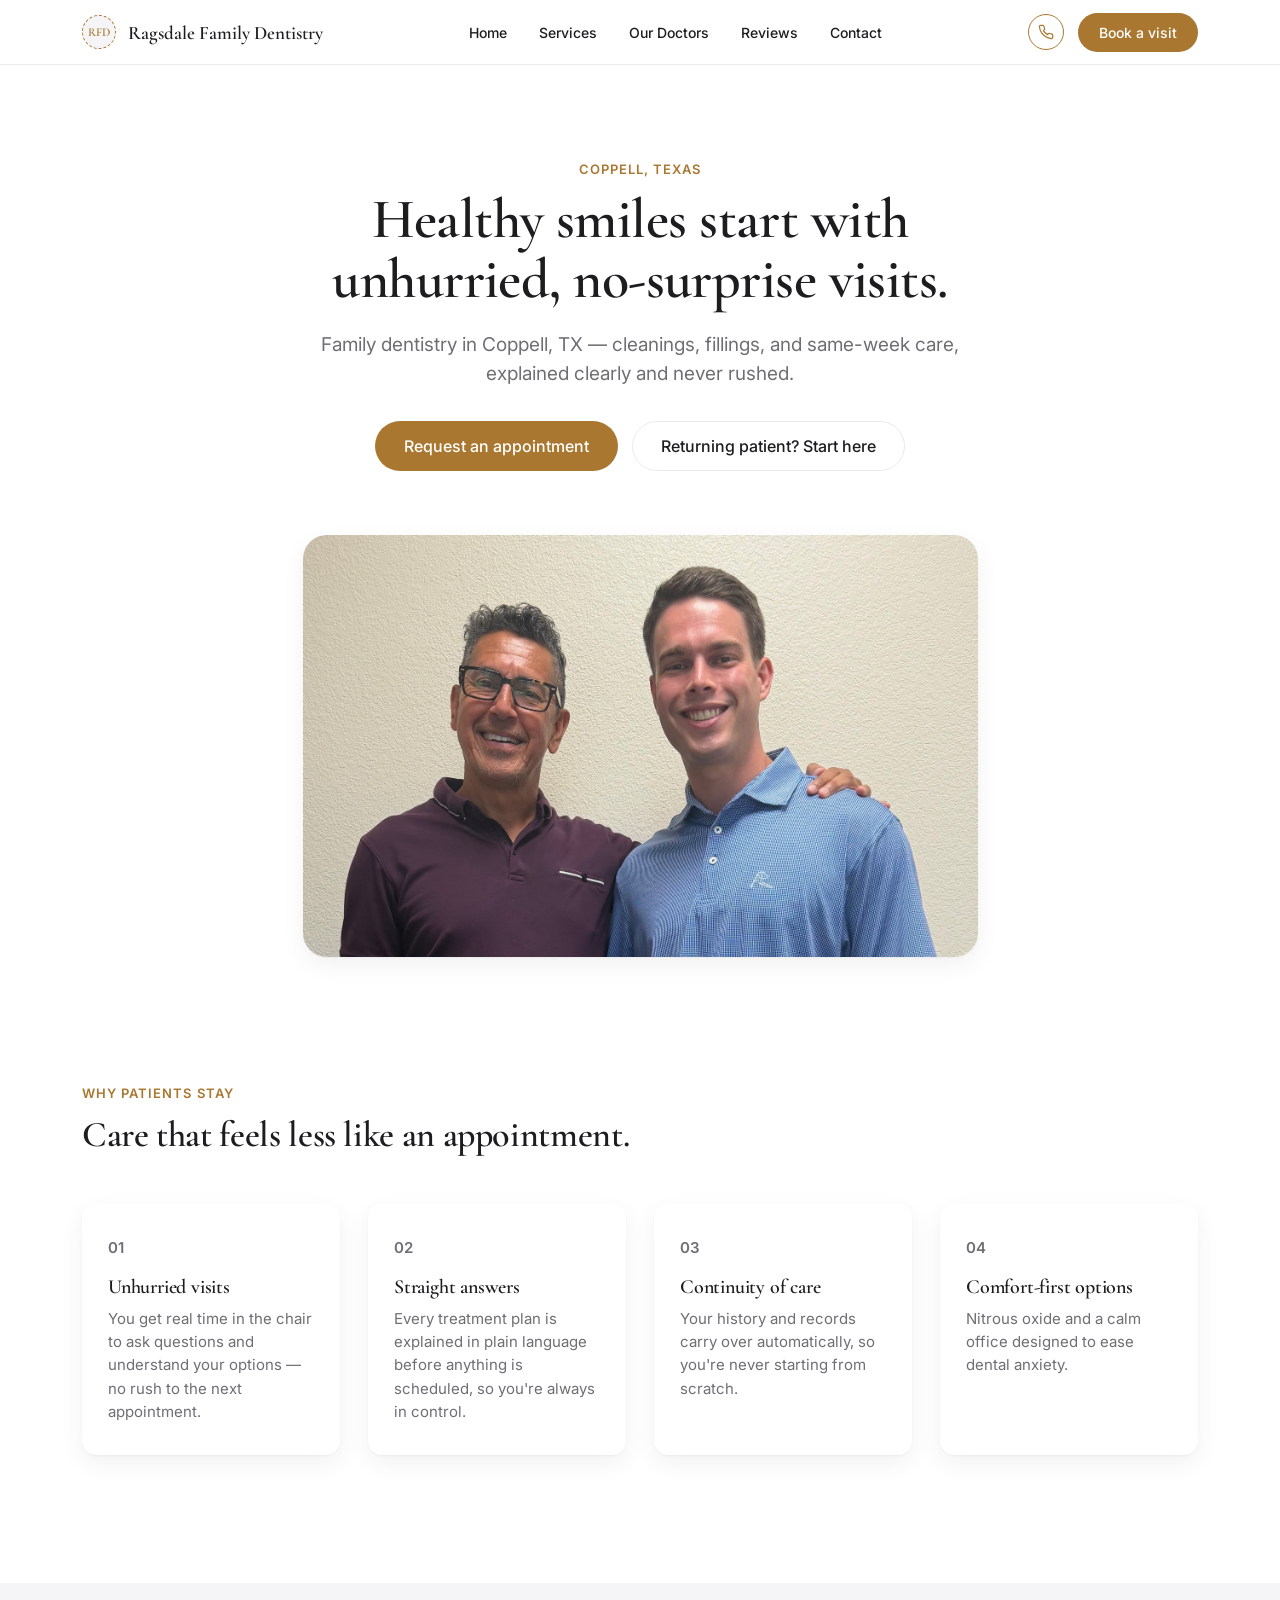
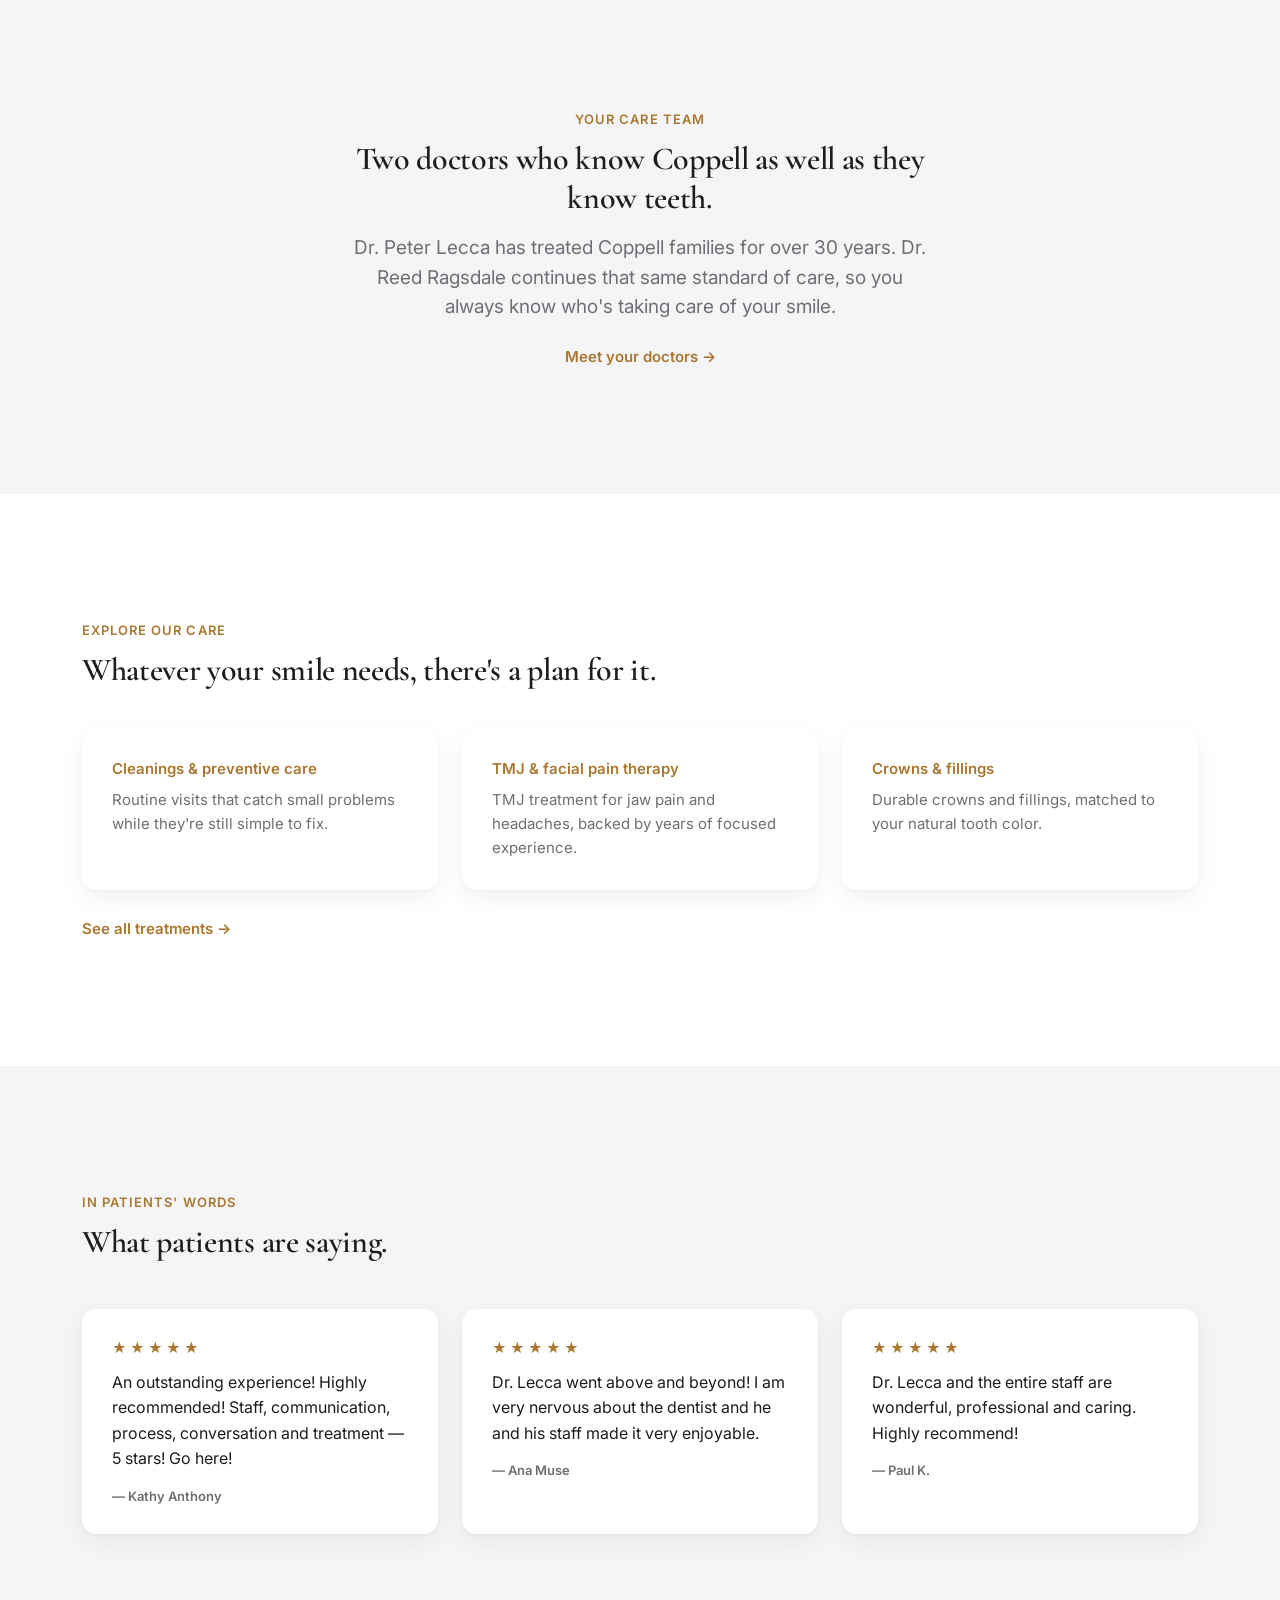
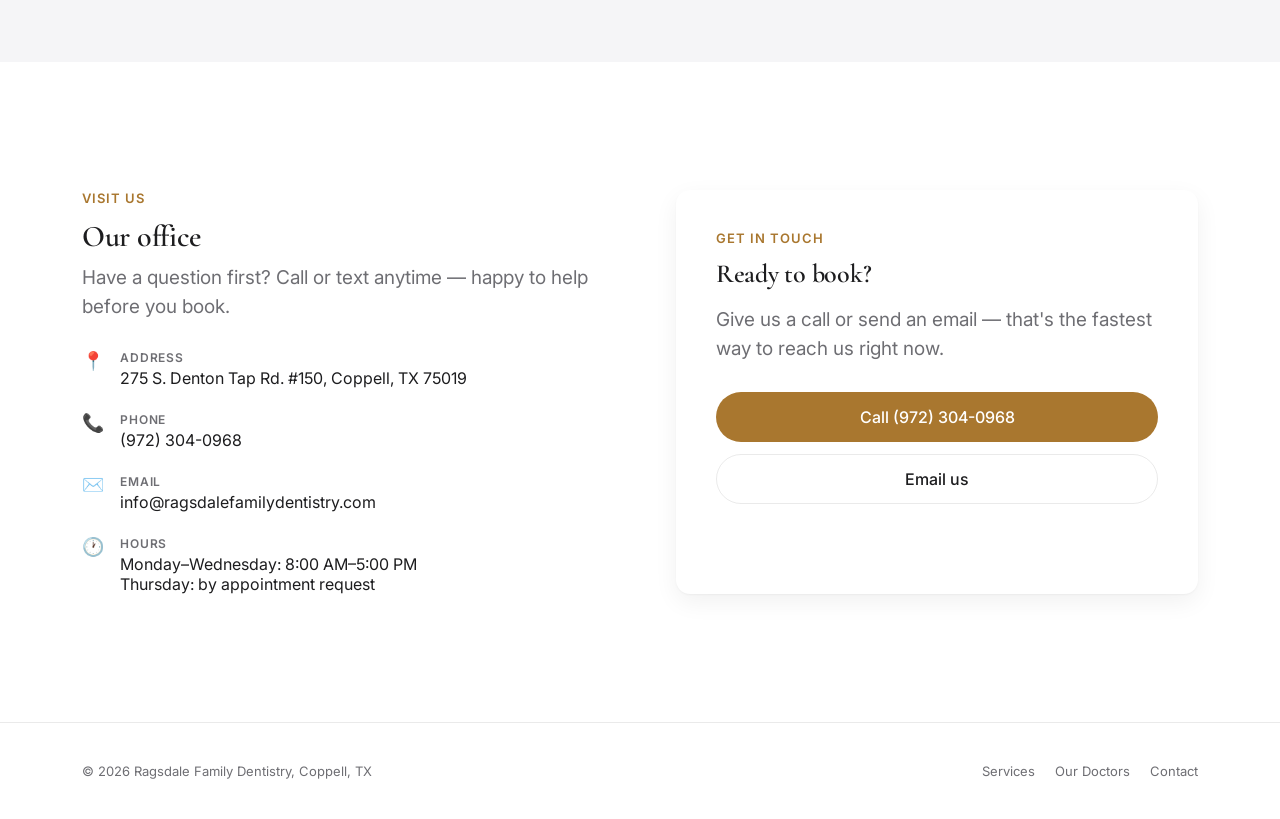
==== index.html @ 0b2f2ba7 "Replace contact form with call/email buttons The form posted to Netlify Forms, which isn't wired up " ====
<!DOCTYPE html>
<html lang="en">
<head>
<meta charset="utf-8">
<meta name="viewport" content="width=device-width, initial-scale=1">
<title>Family Dentist in Coppell, TX | Ragsdale Family Dentistry</title>
<meta name="description" content="Family dentistry in Coppell, TX built around you — unhurried cleanings, straight answers, and a clear plan for your smile from Dr. Reed Ragsdale and Dr. Peter Lecca. Request your visit today.">
<meta property="og:title" content="Ragsdale Family Dentistry — Coppell, TX">
<meta property="og:description" content="Unhurried visits, straight answers, and a dental home for your family in Coppell, TX.">
<meta property="og:type" content="website">
<link rel="stylesheet" href="styles.css">
<script type="application/ld+json">
{
  "@context": "https://schema.org",
  "@type": "Dentist",
  "name": "Ragsdale Family Dentistry",
  "address": {
    "@type": "PostalAddress",
    "streetAddress": "275 S. Denton Tap Rd. #150",
    "addressLocality": "Coppell",
    "addressRegion": "TX",
    "postalCode": "75019",
    "addressCountry": "US"
  },
  "telephone": "+19723040968",
  "openingHoursSpecification": [
    { "@type": "OpeningHoursSpecification", "dayOfWeek": ["Monday","Tuesday","Wednesday"], "opens": "08:00", "closes": "17:00" }
  ]
}
</script>
</head>
<body>

<header class="site-header">
  <nav class="wrap site-nav">
    <div class="brand">
      <span class="logo-placeholder" title="Logo placeholder — swap in the real logo when it's ready">RFD</span>
      <a href="index.html" class="brand-name">Ragsdale Family Dentistry</a>
    </div>
    <button class="nav-toggle" onclick="toggleMobileNav()" aria-label="Toggle menu">☰</button>
    <div class="nav-links">
      <a href="index.html" onclick="closeMobileNav()">Home</a>
      <a href="services.html" onclick="closeMobileNav()">Services</a>
      <a href="doctors.html" onclick="closeMobileNav()">Our Doctors</a>
      <a href="index.html#reviews" onclick="closeMobileNav()">Reviews</a>
      <a href="index.html#contact" onclick="closeMobileNav()">Contact</a>
    </div>
    <div class="nav-actions">
      <a href="index.html#contact" aria-label="Call us — (972) 304-0968" title="Call us — (972) 304-0968" class="phone-link">
        <svg width="16" height="16" viewBox="0 0 24 24" fill="none" stroke="var(--color-accent)" stroke-width="1.8" stroke-linecap="round" stroke-linejoin="round" aria-hidden="true">
          <path d="M22 16.92v3a2 2 0 0 1-2.18 2 19.79 19.79 0 0 1-8.63-3.07 19.5 19.5 0 0 1-6-6 19.79 19.79 0 0 1-3.07-8.67A2 2 0 0 1 4.11 2h3a2 2 0 0 1 2 1.72c.127.96.361 1.903.7 2.81a2 2 0 0 1-.45 2.11L8.09 9.91a16 16 0 0 0 6 6l1.27-1.27a2 2 0 0 1 2.11-.45c.907.339 1.85.573 2.81.7A2 2 0 0 1 22 16.92z"></path>
        </svg>
      </a>
      <a href="index.html#contact" class="btn btn-primary btn-sm">Book a visit</a>
    </div>
  </nav>
</header>

<main>
  <section class="hero">
    <div class="wrap hero-inner">
      <p class="eyebrow">Coppell, Texas</p>
      <h1>Healthy smiles start with unhurried, no-surprise visits.</h1>
      <p class="lede">Family dentistry in Coppell, TX — cleanings, fillings, and same-week care, explained clearly and never rushed.</p>
      <div class="hero-actions">
        <a href="index.html#contact" class="btn btn-primary">Request an appointment</a>
        <a href="doctors.html" class="btn btn-secondary">Returning patient? Start here</a>
      </div>
    </div>
    <div class="wrap">
      <figure class="plate hero-media">
        <img src="uploads/IMG_0341.jpeg" alt="Dr. Reed Ragsdale and Dr. Peter Lecca, family dentists in Coppell, TX" loading="eager">
      </figure>
    </div>
  </section>

  <section class="section">
    <div class="wrap">
      <p class="eyebrow">Why patients stay</p>
      <h2 style="font-size:36px;margin-bottom:48px;">Care that feels less like an appointment.</h2>
      <div class="features-grid">
        <div class="feature-card">
          <p class="feature-num">01</p>
          <h3>Unhurried visits</h3>
          <p>You get real time in the chair to ask questions and understand your options — no rush to the next appointment.</p>
        </div>
        <div class="feature-card">
          <p class="feature-num">02</p>
          <h3>Straight answers</h3>
          <p>Every treatment plan is explained in plain language before anything is scheduled, so you're always in control.</p>
        </div>
        <div class="feature-card">
          <p class="feature-num">03</p>
          <h3>Continuity of care</h3>
          <p>Your history and records carry over automatically, so you're never starting from scratch.</p>
        </div>
        <div class="feature-card">
          <p class="feature-num">04</p>
          <h3>Comfort-first options</h3>
          <p>Nitrous oxide and a calm office designed to ease dental anxiety.</p>
        </div>
      </div>
    </div>
  </section>

  <section class="section bg-tint">
    <div class="wrap team-teaser">
      <p class="eyebrow">Your care team</p>
      <h2 style="font-size:32px;margin-bottom:16px;">Two doctors who know Coppell as well as they know teeth.</h2>
      <p class="lede" style="margin-bottom:24px;">Dr. Peter Lecca has treated Coppell families for over 30 years. Dr. Reed Ragsdale continues that same standard of care, so you always know who's taking care of your smile.</p>
      <a href="doctors.html" class="link-arrow">Meet your doctors →</a>
    </div>
  </section>

  <section class="section">
    <div class="wrap">
      <p class="eyebrow">Explore our care</p>
      <h2 style="font-size:32px;margin-bottom:40px;">Whatever your smile needs, there's a plan for it.</h2>
      <div class="cards-grid-3" style="margin-bottom:28px;">
        <div class="card">
          <p class="card-title">Cleanings &amp; preventive care</p>
          <p class="card-body">Routine visits that catch small problems while they're still simple to fix.</p>
        </div>
        <div class="card">
          <p class="card-title">TMJ &amp; facial pain therapy</p>
          <p class="card-body">TMJ treatment for jaw pain and headaches, backed by years of focused experience.</p>
        </div>
        <div class="card">
          <p class="card-title">Crowns &amp; fillings</p>
          <p class="card-body">Durable crowns and fillings, matched to your natural tooth color.</p>
        </div>
      </div>
      <a href="services.html" class="link-arrow">See all treatments →</a>
    </div>
  </section>

  <section class="section bg-tint" id="reviews">
    <div class="wrap">
      <p class="eyebrow">In patients' words</p>
      <h2 style="font-size:32px;margin-bottom:48px;">What patients are saying.</h2>
      <div class="cards-grid-3">
        <div class="card">
          <p class="stars">★★★★★</p>
          <p class="review-quote">An outstanding experience! Highly recommended! Staff, communication, process, conversation and treatment — 5 stars! Go here!</p>
          <p class="review-name">— Kathy Anthony</p>
        </div>
        <div class="card">
          <p class="stars">★★★★★</p>
          <p class="review-quote">Dr. Lecca went above and beyond! I am very nervous about the dentist and he and his staff made it very enjoyable.</p>
          <p class="review-name">— Ana Muse</p>
        </div>
        <div class="card">
          <p class="stars">★★★★★</p>
          <p class="review-quote">Dr. Lecca and the entire staff are wonderful, professional and caring. Highly recommend!</p>
          <p class="review-name">— Paul K.</p>
        </div>
      </div>
    </div>
  </section>

  <section class="section" id="contact">
    <div class="wrap contact-grid">
      <div>
        <p class="eyebrow">Visit us</p>
        <h2 style="font-size:30px;margin-bottom:8px;">Our office</h2>
        <p class="lede">Have a question first? Call or text anytime — happy to help before you book.</p>
        <div class="info-row">
          <div class="info-icon">📍</div>
          <div><p class="info-label">Address</p>275 S. Denton Tap Rd. #150, Coppell, TX 75019</div>
        </div>
        <div class="info-row">
          <div class="info-icon">📞</div>
          <div><p class="info-label">Phone</p>(972) 304-0968</div>
        </div>
        <div class="info-row">
          <div class="info-icon">✉️</div>
          <div><p class="info-label">Email</p>info@ragsdalefamilydentistry.com</div>
        </div>
        <div class="info-row">
          <div class="info-icon">🕐</div>
          <div><p class="info-label">Hours</p>Monday–Wednesday: 8:00 AM–5:00 PM<br>Thursday: by appointment request</div>
        </div>
      </div>
      <div class="card" style="padding:40px;">
        <p class="eyebrow">Get in touch</p>
        <h3 style="font-size:26px;margin-bottom:16px;">Ready to book?</h3>
        <p class="lede" style="margin-bottom:28px;">Give us a call or send an email — that's the fastest way to reach us right now.</p>
        <div style="display:flex;flex-direction:column;gap:12px;">
          <a href="tel:+19723040968" class="btn btn-primary">Call (972) 304-0968</a>
          <a href="mailto:info@ragsdalefamilydentistry.com" class="btn btn-secondary">Email us</a>
        </div>
      </div>
    </div>
  </section>
</main>

<footer class="site-footer">
  <div class="wrap">
    <div>© 2026 Ragsdale Family Dentistry, Coppell, TX</div>
    <div class="footer-links">
      <a href="services.html">Services</a>
      <a href="doctors.html">Our Doctors</a>
      <a href="index.html#contact">Contact</a>
    </div>
  </div>
</footer>

<script src="script.js"></script>
</body>
</html>
---- styles.css ----
@import url('https://fonts.googleapis.com/css2?family=Cormorant+Garamond:wght@400;600;700&family=Inter:wght@400;500;600&display=swap');

:root {
  --color-bg: #ffffff;
  --color-tint: #f5f5f7;
  --color-tint-2: #eeece9;
  --color-text: #1d1d1f;
  --color-text-soft: #6e6e73;
  --color-accent: #a9772f;
  --color-accent-dark: #8f6427;
  --color-divider: rgba(29, 29, 31, 0.09);
  --font-heading: "Cormorant Garamond", Georgia, serif;
  --font-body: "Inter", -apple-system, BlinkMacSystemFont, "Segoe UI", sans-serif;
  --radius-sm: 8px;
  --radius-md: 14px;
  --radius-lg: 24px;
  --radius-pill: 980px;
  --shadow-card: 0 1px 2px rgba(0,0,0,0.04), 0 8px 24px rgba(0,0,0,0.06);
  --shadow-card-hover: 0 4px 10px rgba(0,0,0,0.05), 0 16px 36px rgba(0,0,0,0.09);
}

* { box-sizing: border-box; }

html { scroll-behavior: smooth; }

body {
  margin: 0;
  background: var(--color-bg);
  color: var(--color-text);
  font-family: var(--font-body);
  -webkit-font-smoothing: antialiased;
}

img { display: block; max-width: 100%; height: auto; }

h1, h2, h3, h4 { font-family: var(--font-heading); font-weight: 600; margin: 0; letter-spacing: -0.01em; }
p { margin: 0; }
a { color: inherit; }

.wrap { max-width: 1180px; margin: 0 auto; padding: 0 32px; }

.eyebrow {
  font-family: var(--font-body);
  font-size: 13px;
  letter-spacing: 0.08em;
  text-transform: uppercase;
  color: var(--color-accent);
  font-weight: 600;
  margin: 0 0 12px;
}

.lede {
  font-family: var(--font-body);
  font-size: 19px;
  line-height: 1.55;
  color: var(--color-text-soft);
  margin: 0;
}

.section { padding: 128px 0; }
.section-tight { padding: 88px 0; }
.bg-tint { background: var(--color-tint); }
.divider { border-top: 1px solid var(--color-divider); }

/* Buttons */
.btn {
  font-family: var(--font-body);
  font-size: 16px;
  font-weight: 500;
  padding: 14px 28px;
  border-radius: var(--radius-pill);
  border: 1px solid transparent;
  cursor: pointer;
  text-decoration: none;
  display: inline-flex;
  align-items: center;
  justify-content: center;
  transition: transform 0.15s ease, box-shadow 0.15s ease, background 0.15s ease;
}
.btn-primary { background: var(--color-accent); color: #fff; }
.btn-primary:hover { background: var(--color-accent-dark); }
.btn-secondary { background: transparent; color: var(--color-text); border-color: var(--color-divider); }
.btn-secondary:hover { border-color: var(--color-text-soft); }
.btn-sm { padding: 10px 20px; font-size: 14px; }
.link-arrow {
  color: var(--color-accent);
  font-family: var(--font-body);
  font-size: 15px;
  font-weight: 600;
  text-decoration: none;
  display: inline-flex;
  align-items: center;
  gap: 4px;
}
.link-arrow:hover { color: var(--color-accent-dark); }

/* Nav */
.site-header {
  position: sticky; top: 0; z-index: 50;
  background: rgba(255,255,255,0.8);
  backdrop-filter: blur(20px) saturate(180%);
  -webkit-backdrop-filter: blur(20px) saturate(180%);
  border-bottom: 1px solid var(--color-divider);
}
.site-nav { display: flex; align-items: center; justify-content: space-between; height: 64px; }
.brand { font-family: var(--font-heading); font-size: 19px; font-weight: 600; display: flex; align-items: center; gap: 12px; color: var(--color-text); text-decoration: none; }
.brand-name { color: inherit; text-decoration: none; }
.logo-placeholder {
  display: flex; align-items: center; justify-content: center;
  width: 34px; height: 34px; min-width: 34px;
  border: 1.5px dashed var(--color-accent); border-radius: 50%;
  background: var(--color-tint);
  font-family: var(--font-heading); font-weight: 600; font-size: 12px;
  color: var(--color-accent); letter-spacing: 0.02em;
}
.nav-actions { display: flex; align-items: center; gap: 14px; }
.phone-link {
  display: flex; align-items: center; justify-content: center;
  width: 36px; height: 36px; min-width: 36px;
  border: 1px solid var(--color-accent); border-radius: 50%;
  text-decoration: none; cursor: pointer;
}
.nav-toggle { display: none; background: none; border: none; font-size: 24px; line-height: 1; cursor: pointer; color: var(--color-text); padding: 4px 6px; }
.nav-links { display: flex; gap: 32px; font-size: 14px; font-weight: 500; }
.nav-links a { color: var(--color-text); text-decoration: none; }
.nav-links a:hover { color: var(--color-accent); }

/* Hero */
.hero { text-align: center; padding: 96px 0 0; }
.hero-inner { max-width: 720px; margin: 0 auto; }
.hero h1 { font-size: 56px; line-height: 1.08; margin: 0 0 20px; }
.hero-actions { display: flex; gap: 14px; justify-content: center; flex-wrap: wrap; margin-top: 32px; }
.hero-media { margin: 64px auto 0; max-width: 675px; border-radius: var(--radius-lg); overflow: hidden; aspect-ratio: 16/10; box-shadow: var(--shadow-card); }
.hero-media img { width: 100%; height: 100%; object-fit: cover; object-position: 50% 8%; }

.page-hero { padding: 88px 0 0; }
.page-hero .wrap { max-width: 780px; text-align: center; }
.page-hero h1 { font-size: 46px; line-height: 1.1; margin: 0 0 18px; }

/* Feature grid */
.features-grid { display: grid; grid-template-columns: repeat(4, 1fr); gap: 28px; }
.feature-card { background: #fff; border-radius: var(--radius-md); padding: 32px 26px; box-shadow: var(--shadow-card); }
.feature-num { font-family: var(--font-body); font-size: 13px; color: var(--color-accent); font-weight: 600; margin: 0 0 16px; }
.feature-card h3 { font-size: 20px; margin: 0 0 8px; }
.feature-card p { font-size: 15px; color: var(--color-text-soft); line-height: 1.55; }

/* Cards */
.cards-grid-3 { display: grid; grid-template-columns: repeat(3, 1fr); gap: 24px; }
.cards-grid-2 { display: grid; grid-template-columns: repeat(2, 1fr); gap: 24px; }
.card { background: #fff; border-radius: var(--radius-md); padding: 30px; box-shadow: var(--shadow-card); transition: box-shadow 0.2s ease, transform 0.2s ease; }
.card:hover { box-shadow: var(--shadow-card-hover); transform: translateY(-2px); }
.card-title { font-family: var(--font-body); font-size: 15px; color: var(--color-accent); font-weight: 600; margin: 0 0 10px; }
.card p.card-body { font-size: 15px; color: var(--color-text-soft); line-height: 1.6; }

/* Team teaser */
.team-teaser { max-width: 640px; margin: 0 auto; text-align: center; }

/* Doctors */
.doctor-row { display: grid; grid-template-columns: 300px 1fr; gap: 56px; align-items: flex-start; margin-bottom: 88px; padding-bottom: 88px; border-bottom: 1px solid var(--color-divider); }
.doctor-row:last-child { border-bottom: none; margin-bottom: 0; padding-bottom: 0; }
.doctor-row.reverse { grid-template-columns: 1fr 300px; }
.doctor-row.reverse .doctor-photo { order: 2; }
.doctor-photo { width: 300px; margin: 0; border-radius: var(--radius-lg); overflow: hidden; background: var(--color-tint); box-shadow: var(--shadow-card); }
.doctor-photo img { width: 100%; height: auto; display: block; }
.doctor-role { font-family: var(--font-body); font-size: 13px; color: var(--color-accent); font-weight: 600; text-transform: uppercase; letter-spacing: 0.06em; margin: 0 0 10px; }
.doctor-row h2 { font-size: 30px; margin: 0 0 18px; }
.doctor-row p { font-size: 16px; color: var(--color-text-soft); line-height: 1.65; margin: 0 0 16px; }
.doctor-row p:last-child { margin-bottom: 0; }

/* Reviews */
.stars { color: var(--color-accent); font-size: 14px; letter-spacing: 3px; margin: 0 0 14px; }
.review-quote { font-size: 16px; color: var(--color-text); line-height: 1.6; margin: 0 0 16px; }
.review-name { font-size: 13px; color: var(--color-text-soft); font-weight: 600; margin: 0; }

/* Contact */
.contact-grid { display: grid; grid-template-columns: 1fr 1fr; gap: 72px; }
.info-row { display: flex; gap: 16px; margin-top: 24px; font-size: 16px; }
.info-row:first-of-type { margin-top: 28px; }
.info-icon { color: var(--color-accent); font-size: 18px; }
.info-label { font-size: 12px; text-transform: uppercase; letter-spacing: 0.07em; color: var(--color-text-soft); margin: 0 0 3px; font-weight: 600; }

.field { margin-bottom: 16px; }
.field label { font-size: 13px; color: var(--color-text-soft); margin-bottom: 6px; display: block; font-weight: 500; }
.field input, .field textarea {
  font-family: var(--font-body); font-size: 16px; padding: 14px 16px;
  border-radius: var(--radius-sm); border: 1px solid var(--color-divider);
  background: #fff; color: var(--color-text); width: 100%; box-sizing: border-box;
}
.field input:focus, .field textarea:focus { outline: 2px solid var(--color-accent); outline-offset: 1px; }
.field textarea { resize: vertical; min-height: 110px; }

.site-footer { border-top: 1px solid var(--color-divider); padding: 40px 0; }
.site-footer .wrap { display: flex; justify-content: space-between; align-items: center; font-size: 13px; color: var(--color-text-soft); flex-wrap: wrap; gap: 12px; }
.footer-links { display: flex; gap: 20px; }
.footer-links a { color: var(--color-text-soft); text-decoration: none; }
.footer-links a:hover { color: var(--color-accent); }

/* Tablet / iPad */
@media (max-width: 1024px) {
  .wrap { padding: 0 24px; }
  .section { padding: 96px 0; }
  .hero h1 { font-size: 44px; }
  .features-grid { grid-template-columns: repeat(2, 1fr); }
  .cards-grid-3 { grid-template-columns: repeat(2, 1fr); }
  .contact-grid { gap: 40px; }
  .nav-links { gap: 18px; font-size: 13px; }
  .doctor-row { grid-template-columns: 220px 1fr; gap: 36px; }
  .doctor-photo { width: 220px; }
}

/* Phones / small tablets */
@media (max-width: 860px) {
  .site-nav { flex-wrap: wrap; row-gap: 12px; }
  .nav-toggle { display: inline-block; }
  .nav-links { display: none; width: 100%; order: 3; flex-direction: column; gap: 0; }
  .nav-links.open { display: flex; background: #fff; border-radius: var(--radius-md); box-shadow: var(--shadow-card); margin-top: 8px; padding: 4px 16px; }
  .nav-links a { padding: 14px 4px; border-top: 1px solid var(--color-divider); display: block; }
  .nav-links a:first-child { border-top: none; }
  .features-grid, .cards-grid-3, .cards-grid-2, .contact-grid { grid-template-columns: 1fr; gap: 20px; }
  .doctor-row, .doctor-row.reverse { grid-template-columns: 1fr; gap: 24px; margin-bottom: 56px; padding-bottom: 56px; text-align: center; }
  .doctor-row.reverse .doctor-photo { order: 0; }
  .doctor-photo { width: 100%; max-width: 240px; margin: 0 auto; }
  .section { padding: 64px 0; }
  .hero { padding: 56px 0 0; }
  .hero h1 { font-size: 32px; }
  .lede { font-size: 17px; }
  .page-hero h1 { font-size: 32px; }
  .hero-media { margin-top: 40px; aspect-ratio: 4/3; border-radius: var(--radius-md); }
  h2 { font-size: 26px !important; }
  .site-footer .wrap { flex-direction: column; align-items: flex-start; }
}

/* Small phones */
@media (max-width: 560px) {
  .wrap { padding: 0 20px; }
  .brand { font-size: 16px; gap: 8px; }
  .hero h1 { font-size: 28px; }
}
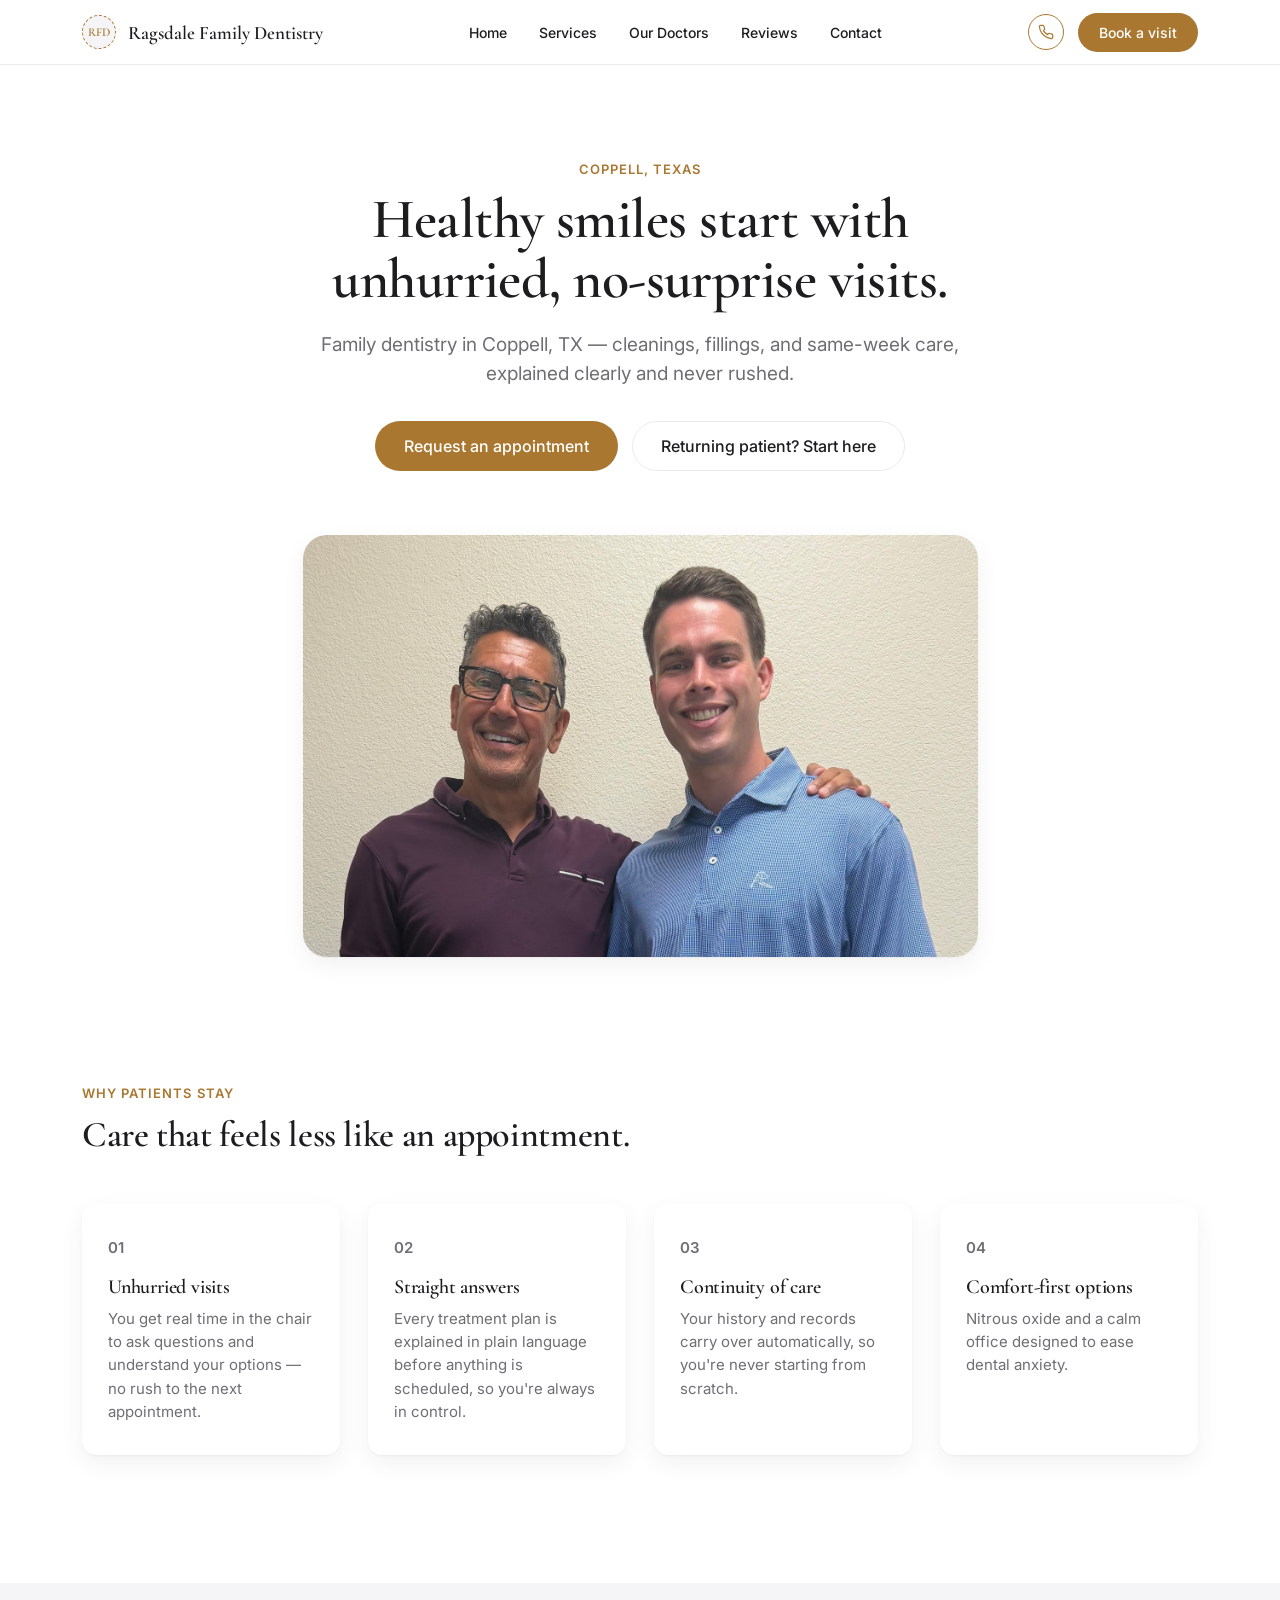
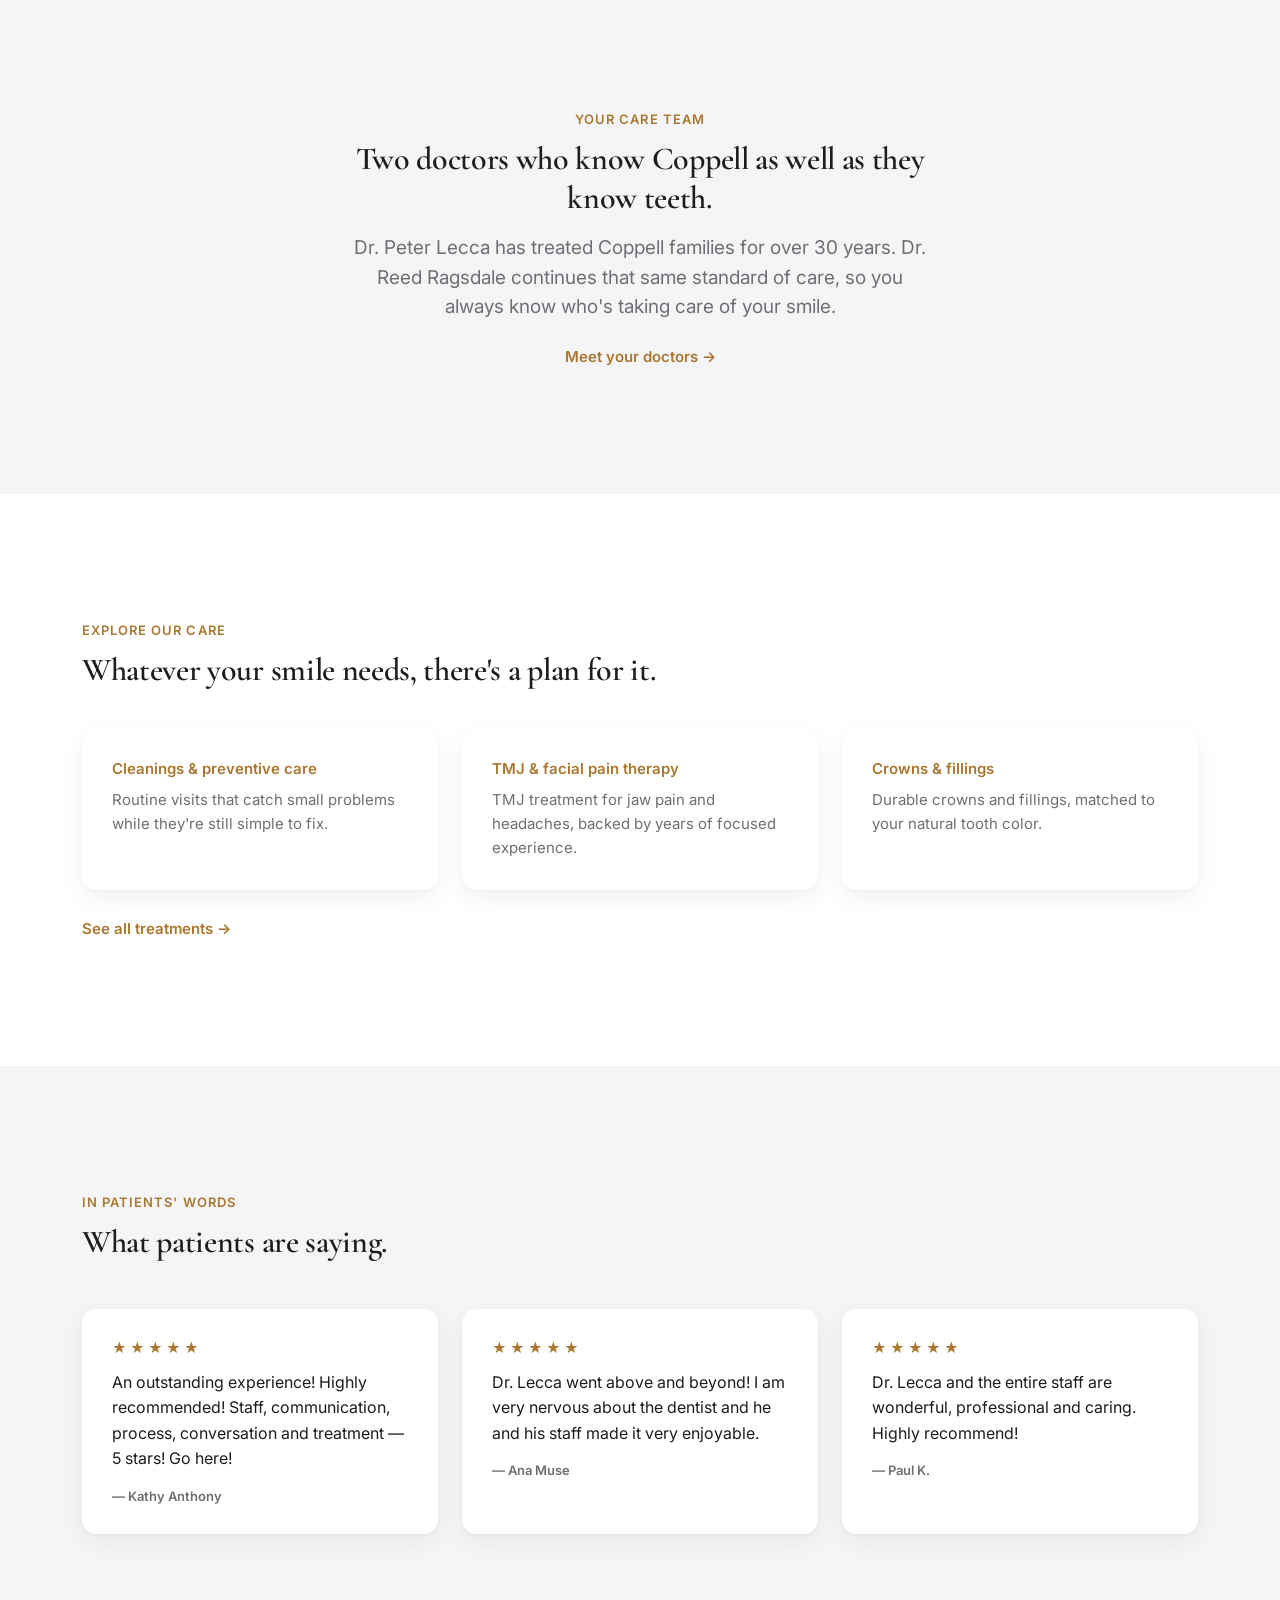
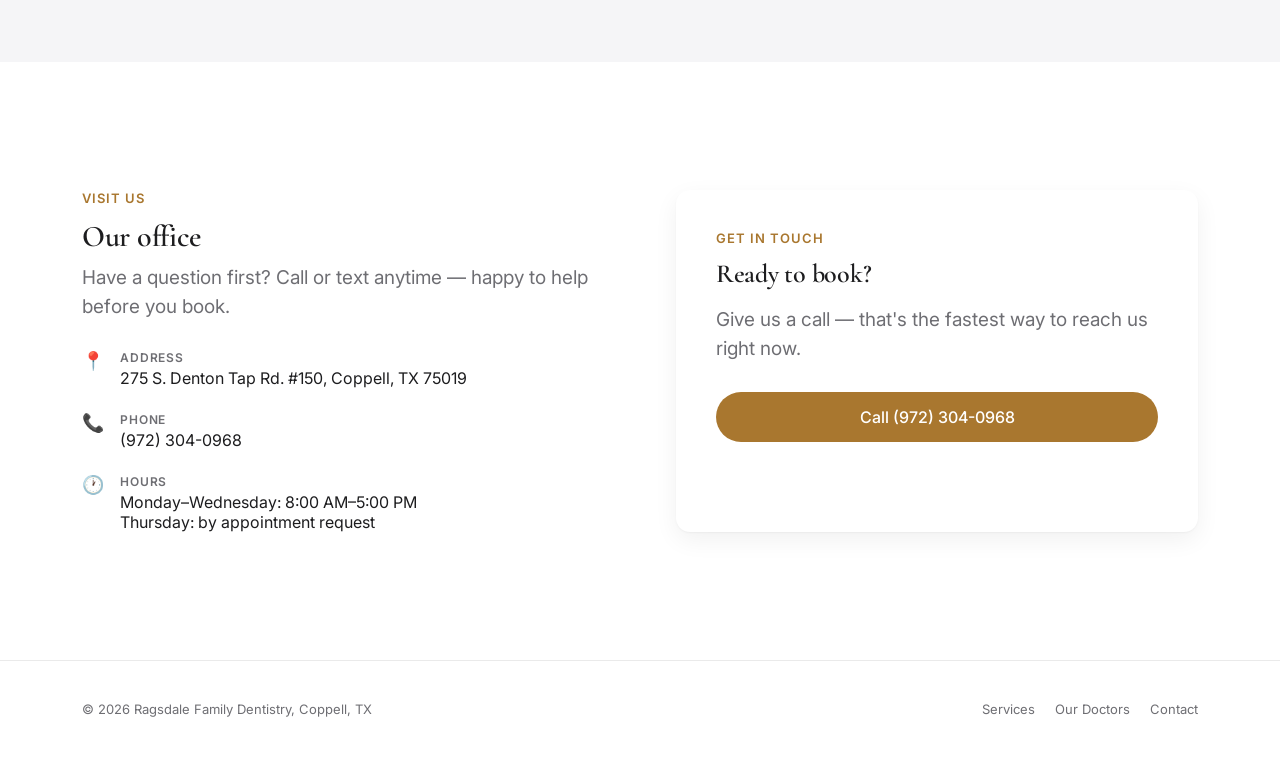
==== commit 45bf72ca: "Remove email contact option until the inbox is actually monitored Dropped the "Email us" button and " ====
--- a/index.html
+++ b/index.html
@@ -173,10 +173,6 @@
           <div><p class="info-label">Phone</p>(972) 304-0968</div>
         </div>
         <div class="info-row">
-          <div class="info-icon">✉️</div>
-          <div><p class="info-label">Email</p>info@ragsdalefamilydentistry.com</div>
-        </div>
-        <div class="info-row">
           <div class="info-icon">🕐</div>
           <div><p class="info-label">Hours</p>Monday–Wednesday: 8:00 AM–5:00 PM<br>Thursday: by appointment request</div>
         </div>
@@ -184,10 +180,9 @@
       <div class="card" style="padding:40px;">
         <p class="eyebrow">Get in touch</p>
         <h3 style="font-size:26px;margin-bottom:16px;">Ready to book?</h3>
-        <p class="lede" style="margin-bottom:28px;">Give us a call or send an email — that's the fastest way to reach us right now.</p>
+        <p class="lede" style="margin-bottom:28px;">Give us a call — that's the fastest way to reach us right now.</p>
         <div style="display:flex;flex-direction:column;gap:12px;">
           <a href="tel:+19723040968" class="btn btn-primary">Call (972) 304-0968</a>
-          <a href="mailto:info@ragsdalefamilydentistry.com" class="btn btn-secondary">Email us</a>
         </div>
       </div>
     </div>
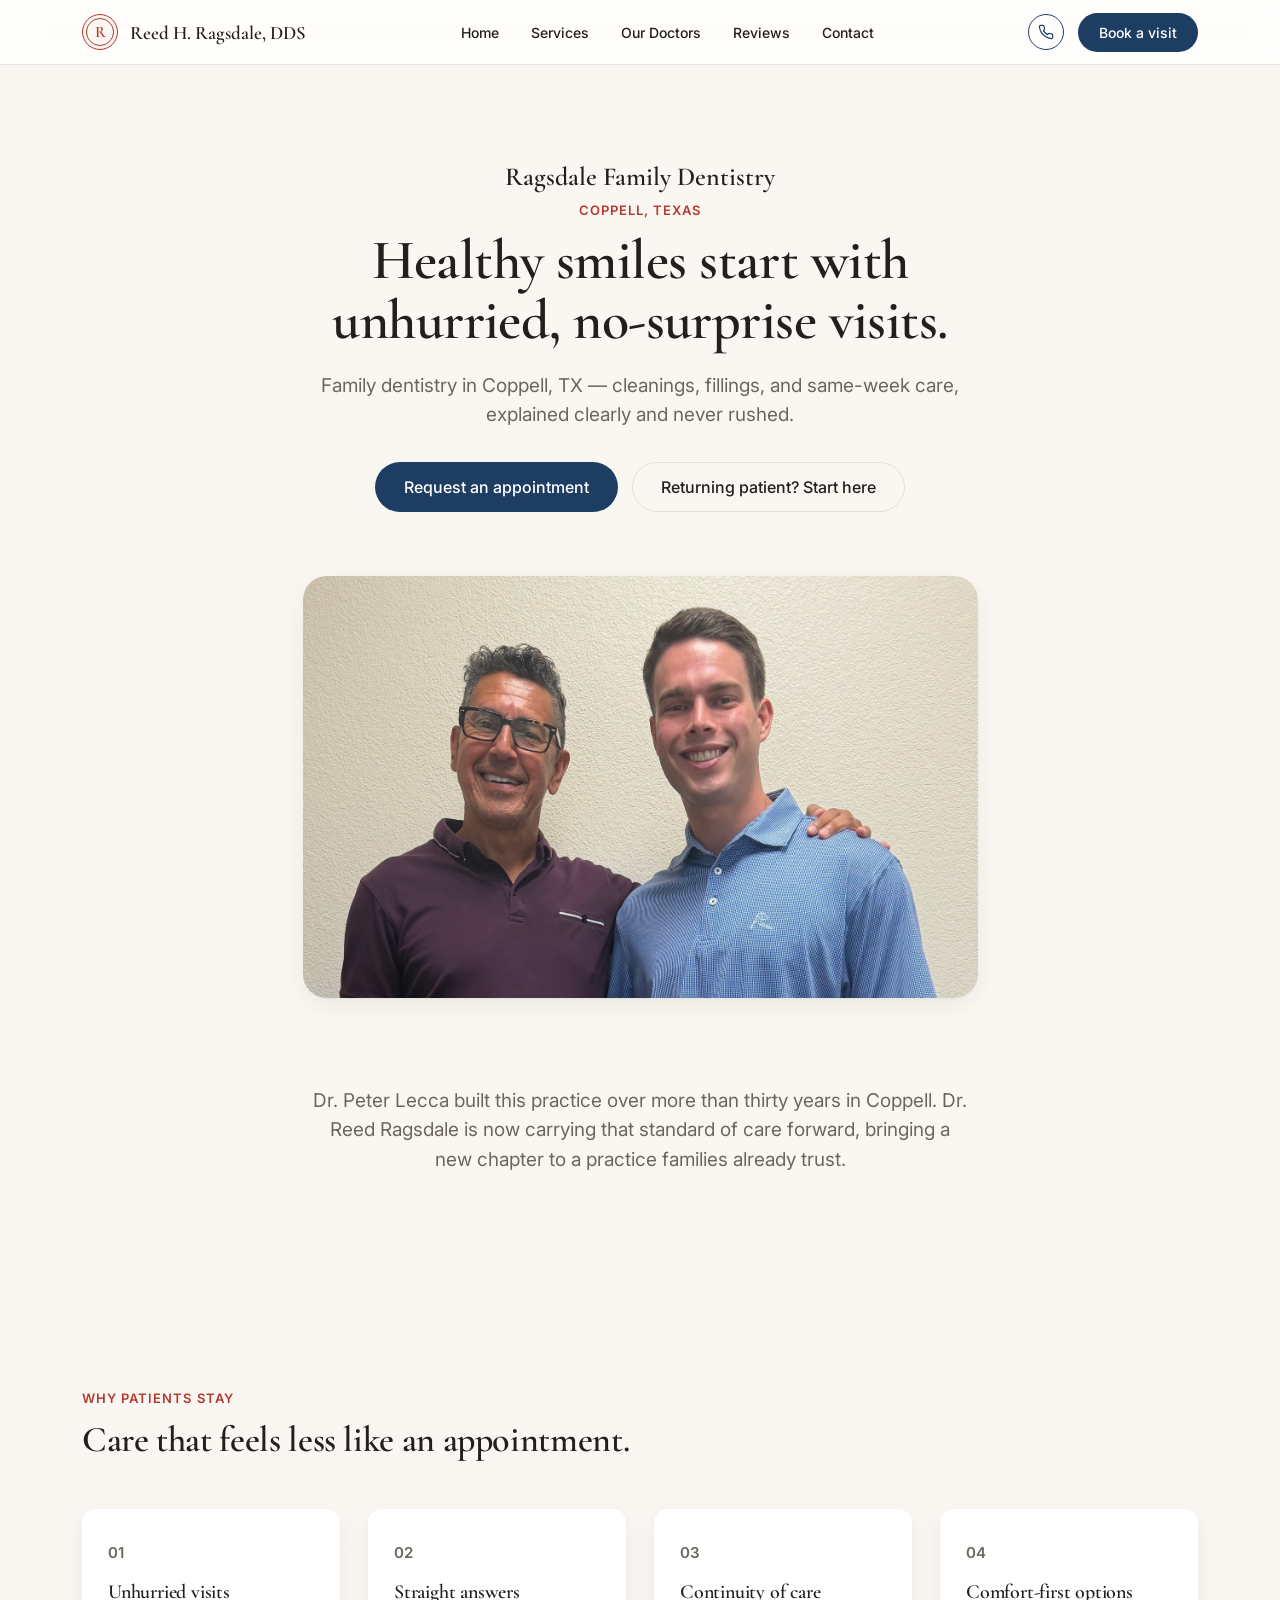
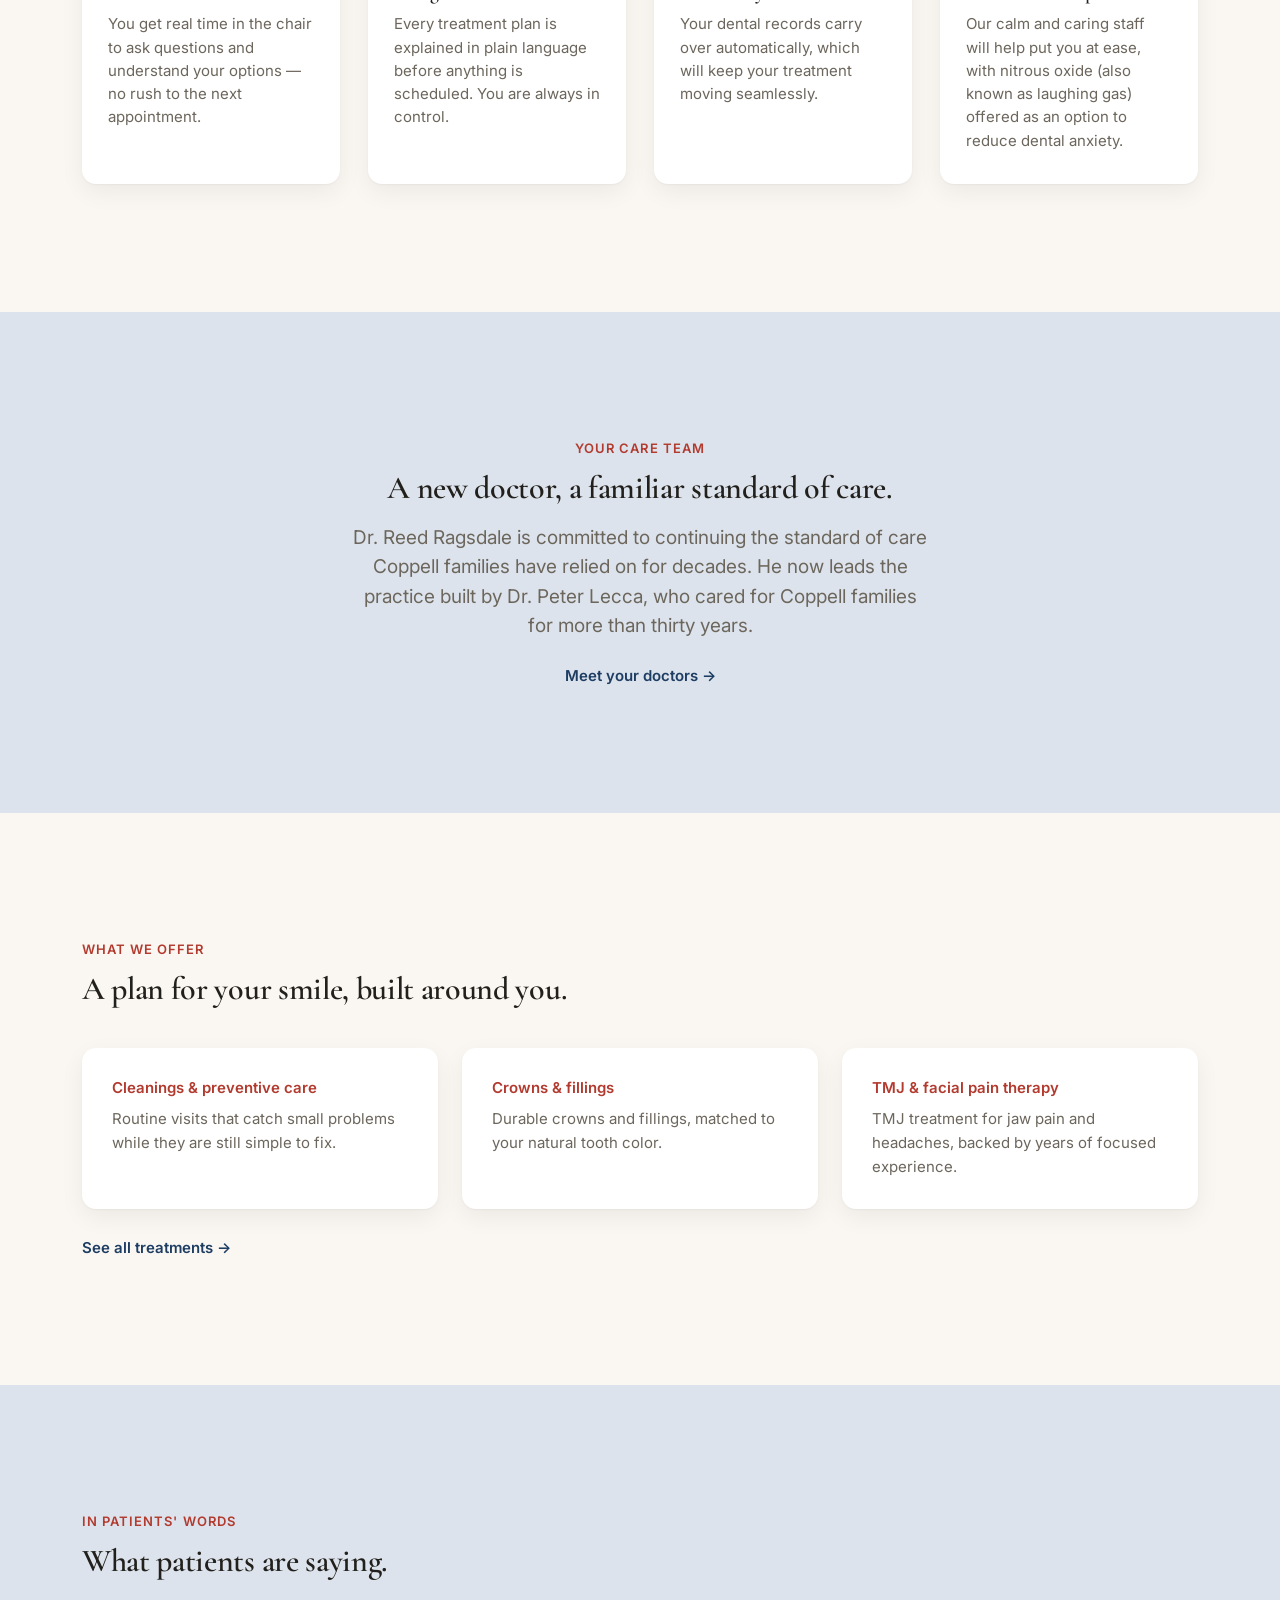
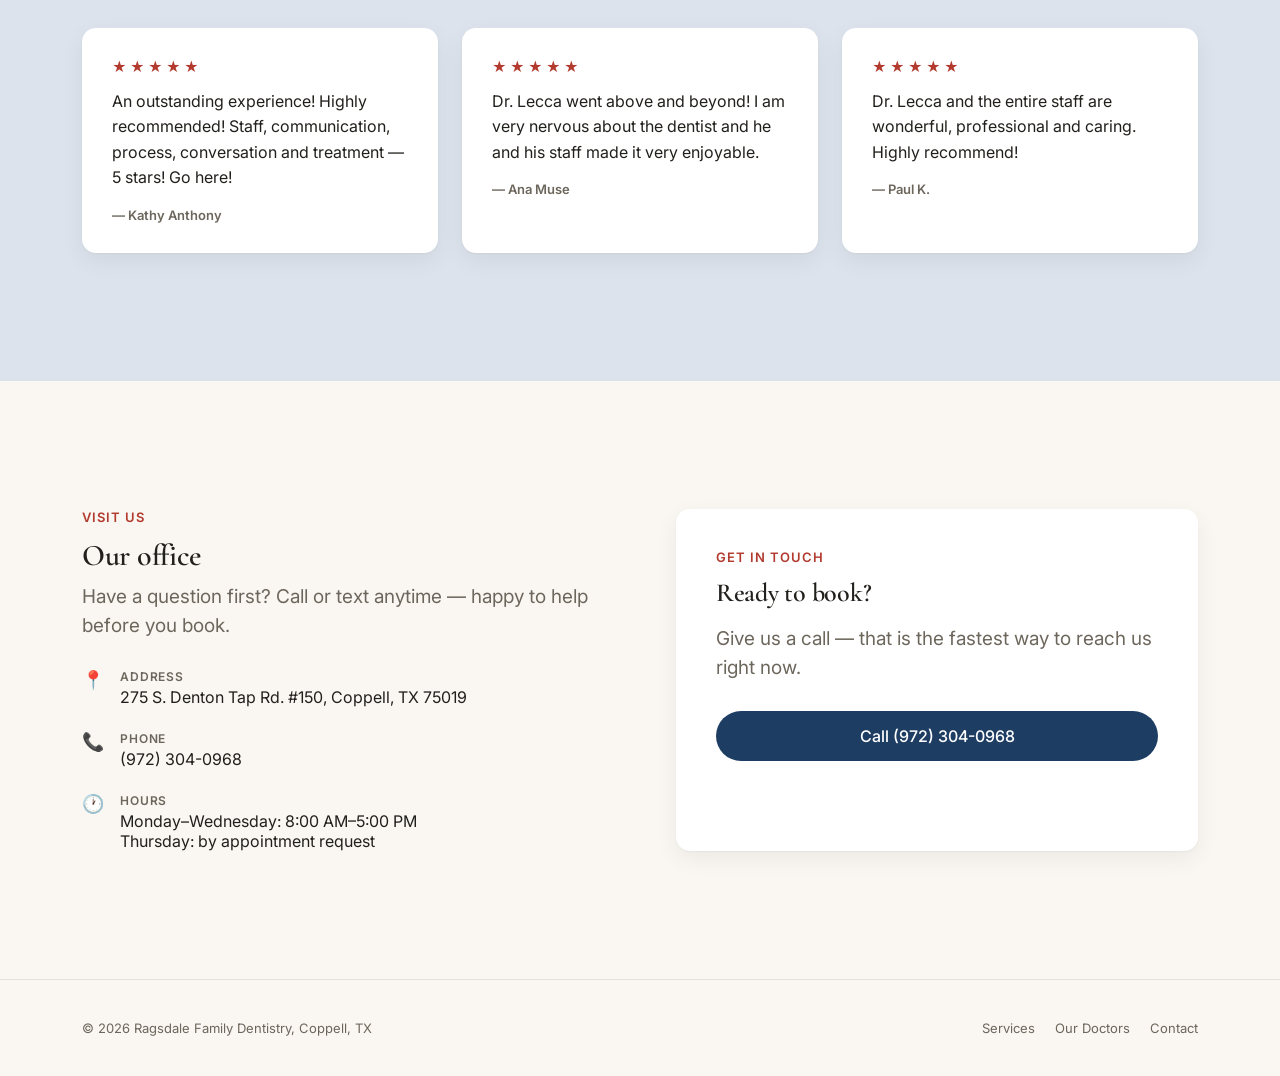
==== commit 8cba7c8b: "Rebrand nav to Dr. Ragsdale, navy/red palette, full copy pass - Nav now leads with "Reed H. Ragsdale" ====
--- a/index.html
+++ b/index.html
@@ -34,8 +34,8 @@
 <header class="site-header">
   <nav class="wrap site-nav">
     <div class="brand">
-      <span class="logo-placeholder" title="Logo placeholder — swap in the real logo when it's ready">RFD</span>
-      <a href="index.html" class="brand-name">Ragsdale Family Dentistry</a>
+      <span class="logo-placeholder" title="Logo placeholder — swap in the real logo when ready">R</span>
+      <a href="index.html" class="brand-name">Reed H. Ragsdale, DDS</a>
     </div>
     <button class="nav-toggle" onclick="toggleMobileNav()" aria-label="Toggle menu">☰</button>
     <div class="nav-links">
@@ -59,6 +59,7 @@
 <main>
   <section class="hero">
     <div class="wrap hero-inner">
+      <p class="hero-brand">Ragsdale Family Dentistry</p>
       <p class="eyebrow">Coppell, Texas</p>
       <h1>Healthy smiles start with unhurried, no-surprise visits.</h1>
       <p class="lede">Family dentistry in Coppell, TX — cleanings, fillings, and same-week care, explained clearly and never rushed.</p>
@@ -74,6 +75,12 @@
     </div>
   </section>
 
+  <section class="section-tight">
+    <div class="wrap" style="max-width:720px;text-align:center;margin-left:auto;margin-right:auto;">
+      <p class="lede">Dr. Peter Lecca built this practice over more than thirty years in Coppell. Dr. Reed Ragsdale is now carrying that standard of care forward, bringing a new chapter to a practice families already trust.</p>
+    </div>
+  </section>
+
   <section class="section">
     <div class="wrap">
       <p class="eyebrow">Why patients stay</p>
@@ -87,17 +94,17 @@
         <div class="feature-card">
           <p class="feature-num">02</p>
           <h3>Straight answers</h3>
-          <p>Every treatment plan is explained in plain language before anything is scheduled, so you're always in control.</p>
+          <p>Every treatment plan is explained in plain language before anything is scheduled. You are always in control.</p>
         </div>
         <div class="feature-card">
           <p class="feature-num">03</p>
           <h3>Continuity of care</h3>
-          <p>Your history and records carry over automatically, so you're never starting from scratch.</p>
+          <p>Your dental records carry over automatically, which will keep your treatment moving seamlessly.</p>
         </div>
         <div class="feature-card">
           <p class="feature-num">04</p>
           <h3>Comfort-first options</h3>
-          <p>Nitrous oxide and a calm office designed to ease dental anxiety.</p>
+          <p>Our calm and caring staff will help put you at ease, with nitrous oxide (also known as laughing gas) offered as an option to reduce dental anxiety.</p>
         </div>
       </div>
     </div>
@@ -106,28 +113,28 @@
   <section class="section bg-tint">
     <div class="wrap team-teaser">
       <p class="eyebrow">Your care team</p>
-      <h2 style="font-size:32px;margin-bottom:16px;">Two doctors who know Coppell as well as they know teeth.</h2>
-      <p class="lede" style="margin-bottom:24px;">Dr. Peter Lecca has treated Coppell families for over 30 years. Dr. Reed Ragsdale continues that same standard of care, so you always know who's taking care of your smile.</p>
+      <h2 style="font-size:32px;margin-bottom:16px;">A new doctor, a familiar standard of care.</h2>
+      <p class="lede" style="margin-bottom:24px;">Dr. Reed Ragsdale is committed to continuing the standard of care Coppell families have relied on for decades. He now leads the practice built by Dr. Peter Lecca, who cared for Coppell families for more than thirty years.</p>
       <a href="doctors.html" class="link-arrow">Meet your doctors →</a>
     </div>
   </section>
 
   <section class="section">
     <div class="wrap">
-      <p class="eyebrow">Explore our care</p>
-      <h2 style="font-size:32px;margin-bottom:40px;">Whatever your smile needs, there's a plan for it.</h2>
+      <p class="eyebrow">What We Offer</p>
+      <h2 style="font-size:32px;margin-bottom:40px;">A plan for your smile, built around you.</h2>
       <div class="cards-grid-3" style="margin-bottom:28px;">
         <div class="card">
           <p class="card-title">Cleanings &amp; preventive care</p>
-          <p class="card-body">Routine visits that catch small problems while they're still simple to fix.</p>
+          <p class="card-body">Routine visits that catch small problems while they are still simple to fix.</p>
+        </div>
+        <div class="card">
+          <p class="card-title">Crowns &amp; fillings</p>
+          <p class="card-body">Durable crowns and fillings, matched to your natural tooth color.</p>
         </div>
         <div class="card">
           <p class="card-title">TMJ &amp; facial pain therapy</p>
           <p class="card-body">TMJ treatment for jaw pain and headaches, backed by years of focused experience.</p>
-        </div>
-        <div class="card">
-          <p class="card-title">Crowns &amp; fillings</p>
-          <p class="card-body">Durable crowns and fillings, matched to your natural tooth color.</p>
         </div>
       </div>
       <a href="services.html" class="link-arrow">See all treatments →</a>
@@ -180,7 +187,7 @@
       <div class="card" style="padding:40px;">
         <p class="eyebrow">Get in touch</p>
         <h3 style="font-size:26px;margin-bottom:16px;">Ready to book?</h3>
-        <p class="lede" style="margin-bottom:28px;">Give us a call — that's the fastest way to reach us right now.</p>
+        <p class="lede" style="margin-bottom:28px;">Give us a call — that is the fastest way to reach us right now.</p>
         <div style="display:flex;flex-direction:column;gap:12px;">
           <a href="tel:+19723040968" class="btn btn-primary">Call (972) 304-0968</a>
         </div>
--- a/styles.css
+++ b/styles.css
@@ -1,14 +1,16 @@
 @import url('https://fonts.googleapis.com/css2?family=Cormorant+Garamond:wght@400;600;700&family=Inter:wght@400;500;600&display=swap');
 
 :root {
-  --color-bg: #ffffff;
-  --color-tint: #f5f5f7;
+  --color-bg: #faf7f2;
+  --color-tint: #dce3ec;
   --color-tint-2: #eeece9;
-  --color-text: #1d1d1f;
-  --color-text-soft: #6e6e73;
-  --color-accent: #a9772f;
-  --color-accent-dark: #8f6427;
-  --color-divider: rgba(29, 29, 31, 0.09);
+  --color-text: #22201c;
+  --color-text-soft: #6c665c;
+  --color-accent: #1e3d63;
+  --color-accent-dark: #142a46;
+  --color-mark: #b23a2e;
+  --color-mark-dark: #8f2e24;
+  --color-divider: rgba(34, 32, 28, 0.1);
   --font-heading: "Cormorant Garamond", Georgia, serif;
   --font-body: "Inter", -apple-system, BlinkMacSystemFont, "Segoe UI", sans-serif;
   --radius-sm: 8px;
@@ -44,7 +46,7 @@
   font-size: 13px;
   letter-spacing: 0.08em;
   text-transform: uppercase;
-  color: var(--color-accent);
+  color: var(--color-mark);
   font-weight: 600;
   margin: 0 0 12px;
 }
@@ -107,11 +109,19 @@
 .brand-name { color: inherit; text-decoration: none; }
 .logo-placeholder {
   display: flex; align-items: center; justify-content: center;
-  width: 34px; height: 34px; min-width: 34px;
-  border: 1.5px dashed var(--color-accent); border-radius: 50%;
-  background: var(--color-tint);
-  font-family: var(--font-heading); font-weight: 600; font-size: 12px;
-  color: var(--color-accent); letter-spacing: 0.02em;
+  width: 36px; height: 36px; min-width: 36px;
+  border-radius: 50%;
+  border: 1px solid var(--color-mark);
+  position: relative;
+  background: var(--color-bg);
+  font-family: var(--font-heading); font-weight: 600; font-size: 16px;
+  color: var(--color-mark);
+}
+.logo-placeholder::before {
+  content: "";
+  position: absolute; inset: 3px;
+  border: 1px solid var(--color-mark);
+  border-radius: 50%;
 }
 .nav-actions { display: flex; align-items: center; gap: 14px; }
 .phone-link {
@@ -128,6 +138,7 @@
 /* Hero */
 .hero { text-align: center; padding: 96px 0 0; }
 .hero-inner { max-width: 720px; margin: 0 auto; }
+.hero-brand { font-family: var(--font-heading); font-weight: 600; font-size: 26px; color: var(--color-text); margin: 0 0 10px; }
 .hero h1 { font-size: 56px; line-height: 1.08; margin: 0 0 20px; }
 .hero-actions { display: flex; gap: 14px; justify-content: center; flex-wrap: wrap; margin-top: 32px; }
 .hero-media { margin: 64px auto 0; max-width: 675px; border-radius: var(--radius-lg); overflow: hidden; aspect-ratio: 16/10; box-shadow: var(--shadow-card); }
@@ -140,7 +151,7 @@
 /* Feature grid */
 .features-grid { display: grid; grid-template-columns: repeat(4, 1fr); gap: 28px; }
 .feature-card { background: #fff; border-radius: var(--radius-md); padding: 32px 26px; box-shadow: var(--shadow-card); }
-.feature-num { font-family: var(--font-body); font-size: 13px; color: var(--color-accent); font-weight: 600; margin: 0 0 16px; }
+.feature-num { font-family: var(--font-body); font-size: 13px; color: var(--color-mark); font-weight: 600; margin: 0 0 16px; }
 .feature-card h3 { font-size: 20px; margin: 0 0 8px; }
 .feature-card p { font-size: 15px; color: var(--color-text-soft); line-height: 1.55; }
 
@@ -149,7 +160,7 @@
 .cards-grid-2 { display: grid; grid-template-columns: repeat(2, 1fr); gap: 24px; }
 .card { background: #fff; border-radius: var(--radius-md); padding: 30px; box-shadow: var(--shadow-card); transition: box-shadow 0.2s ease, transform 0.2s ease; }
 .card:hover { box-shadow: var(--shadow-card-hover); transform: translateY(-2px); }
-.card-title { font-family: var(--font-body); font-size: 15px; color: var(--color-accent); font-weight: 600; margin: 0 0 10px; }
+.card-title { font-family: var(--font-body); font-size: 15px; color: var(--color-mark); font-weight: 600; margin: 0 0 10px; }
 .card p.card-body { font-size: 15px; color: var(--color-text-soft); line-height: 1.6; }
 
 /* Team teaser */
@@ -162,13 +173,13 @@
 .doctor-row.reverse .doctor-photo { order: 2; }
 .doctor-photo { width: 300px; margin: 0; border-radius: var(--radius-lg); overflow: hidden; background: var(--color-tint); box-shadow: var(--shadow-card); }
 .doctor-photo img { width: 100%; height: auto; display: block; }
-.doctor-role { font-family: var(--font-body); font-size: 13px; color: var(--color-accent); font-weight: 600; text-transform: uppercase; letter-spacing: 0.06em; margin: 0 0 10px; }
+.doctor-role { font-family: var(--font-body); font-size: 13px; color: var(--color-mark); font-weight: 600; text-transform: uppercase; letter-spacing: 0.06em; margin: 0 0 10px; }
 .doctor-row h2 { font-size: 30px; margin: 0 0 18px; }
 .doctor-row p { font-size: 16px; color: var(--color-text-soft); line-height: 1.65; margin: 0 0 16px; }
 .doctor-row p:last-child { margin-bottom: 0; }
 
 /* Reviews */
-.stars { color: var(--color-accent); font-size: 14px; letter-spacing: 3px; margin: 0 0 14px; }
+.stars { color: var(--color-mark); font-size: 14px; letter-spacing: 3px; margin: 0 0 14px; }
 .review-quote { font-size: 16px; color: var(--color-text); line-height: 1.6; margin: 0 0 16px; }
 .review-name { font-size: 13px; color: var(--color-text-soft); font-weight: 600; margin: 0; }
 
@@ -176,7 +187,7 @@
 .contact-grid { display: grid; grid-template-columns: 1fr 1fr; gap: 72px; }
 .info-row { display: flex; gap: 16px; margin-top: 24px; font-size: 16px; }
 .info-row:first-of-type { margin-top: 28px; }
-.info-icon { color: var(--color-accent); font-size: 18px; }
+.info-icon { color: var(--color-mark); font-size: 18px; }
 .info-label { font-size: 12px; text-transform: uppercase; letter-spacing: 0.07em; color: var(--color-text-soft); margin: 0 0 3px; font-weight: 600; }
 
 .field { margin-bottom: 16px; }
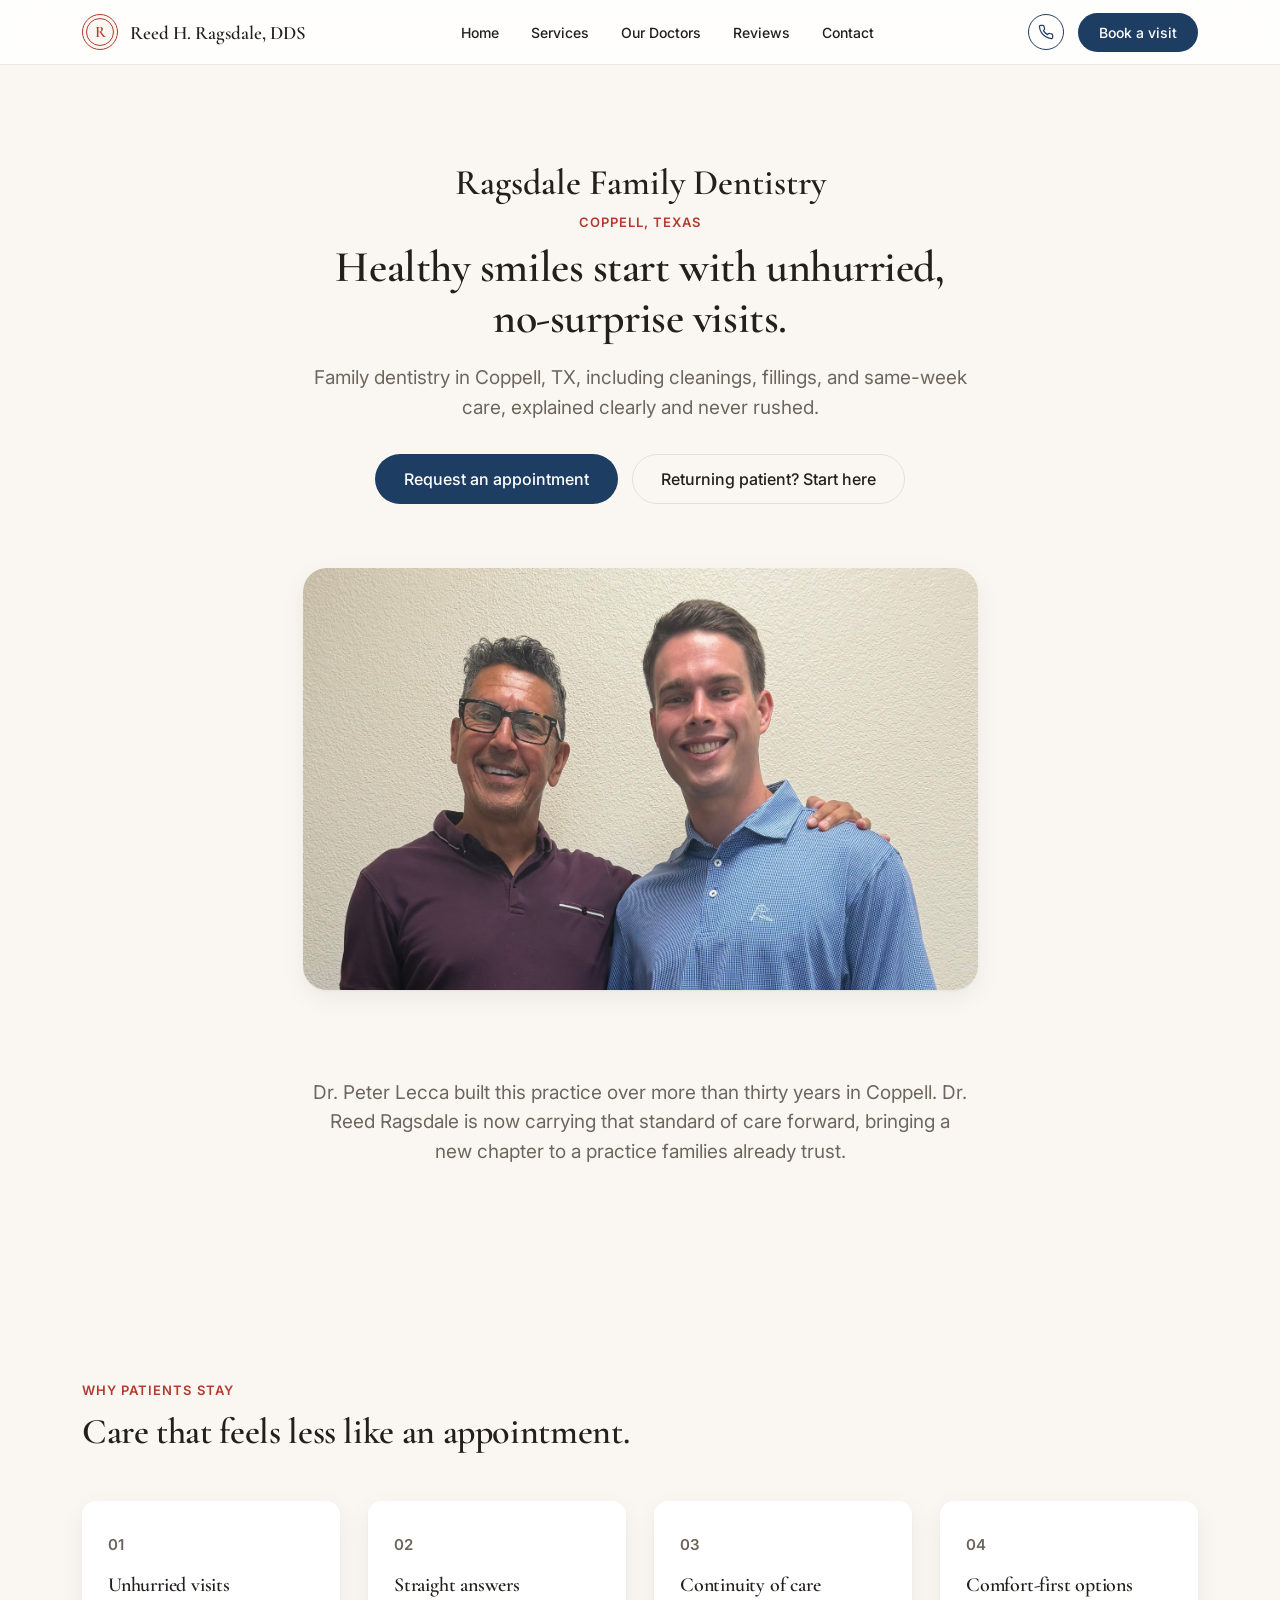
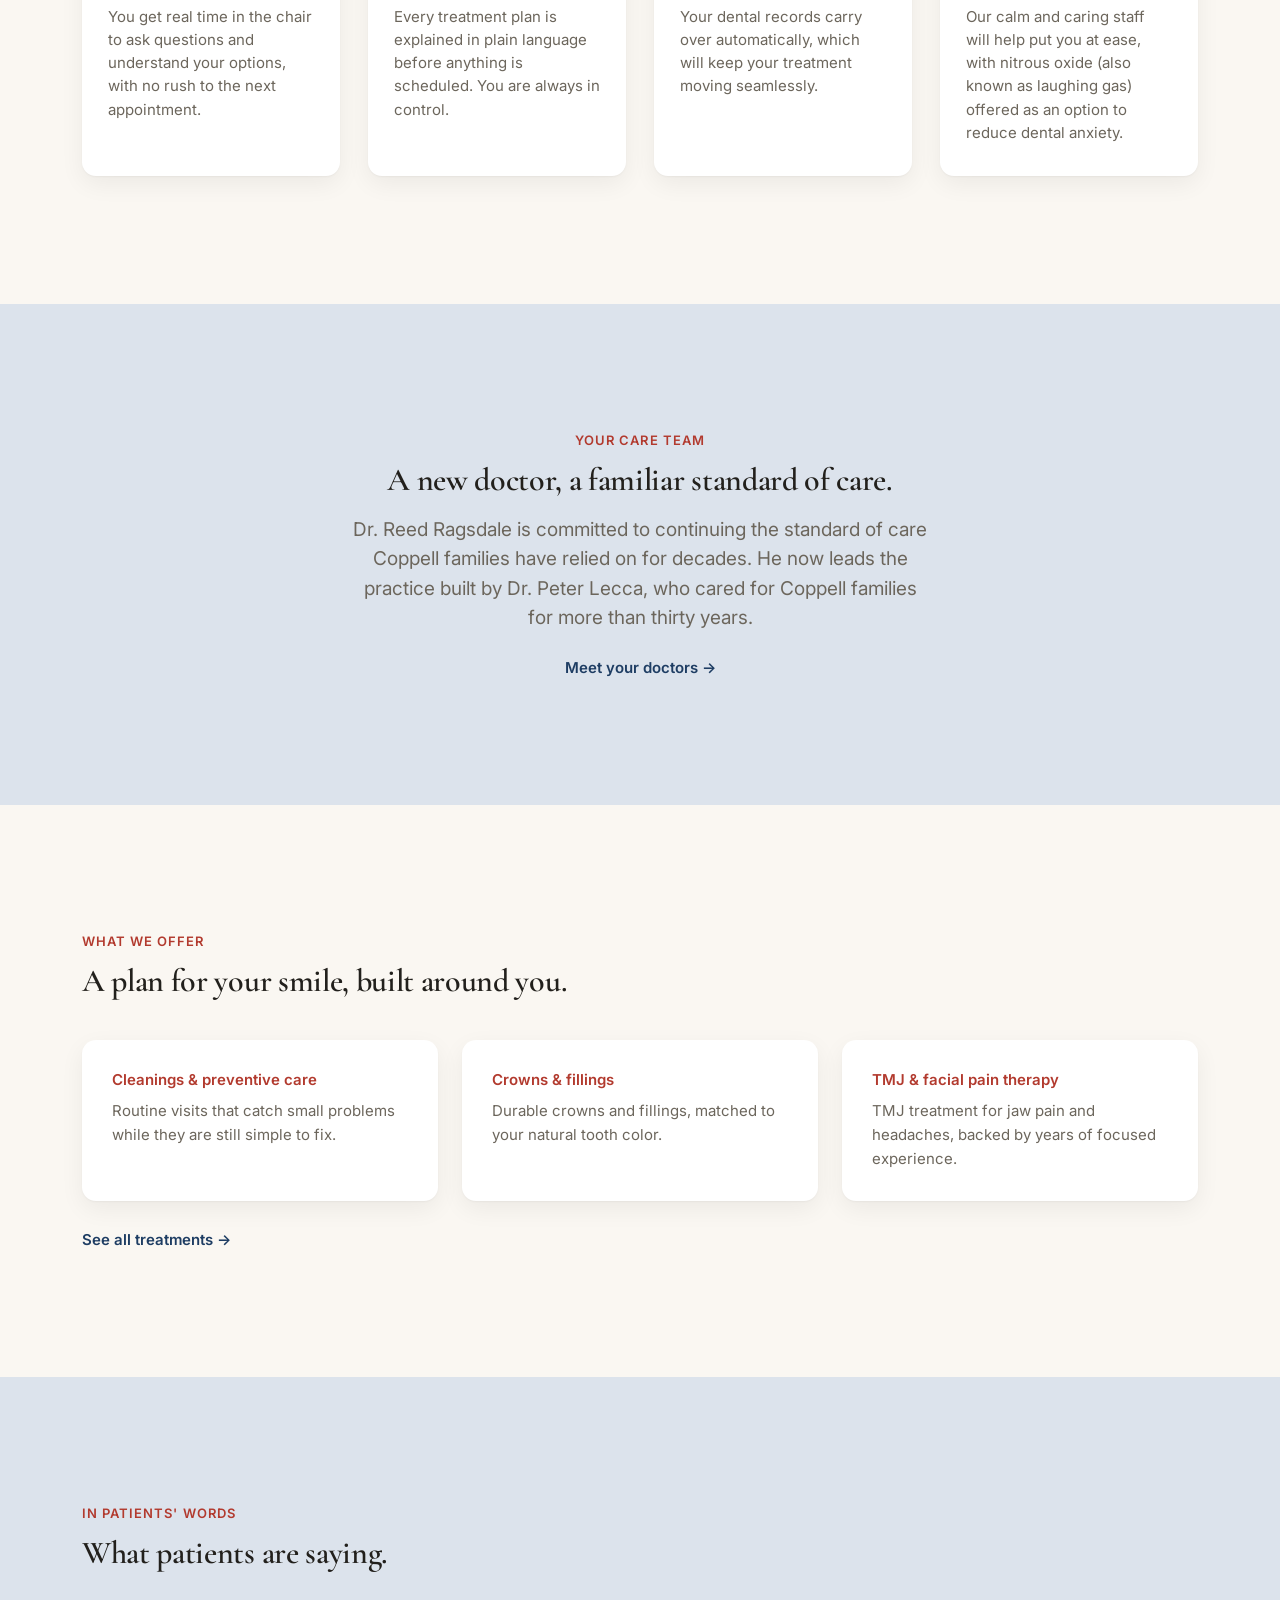
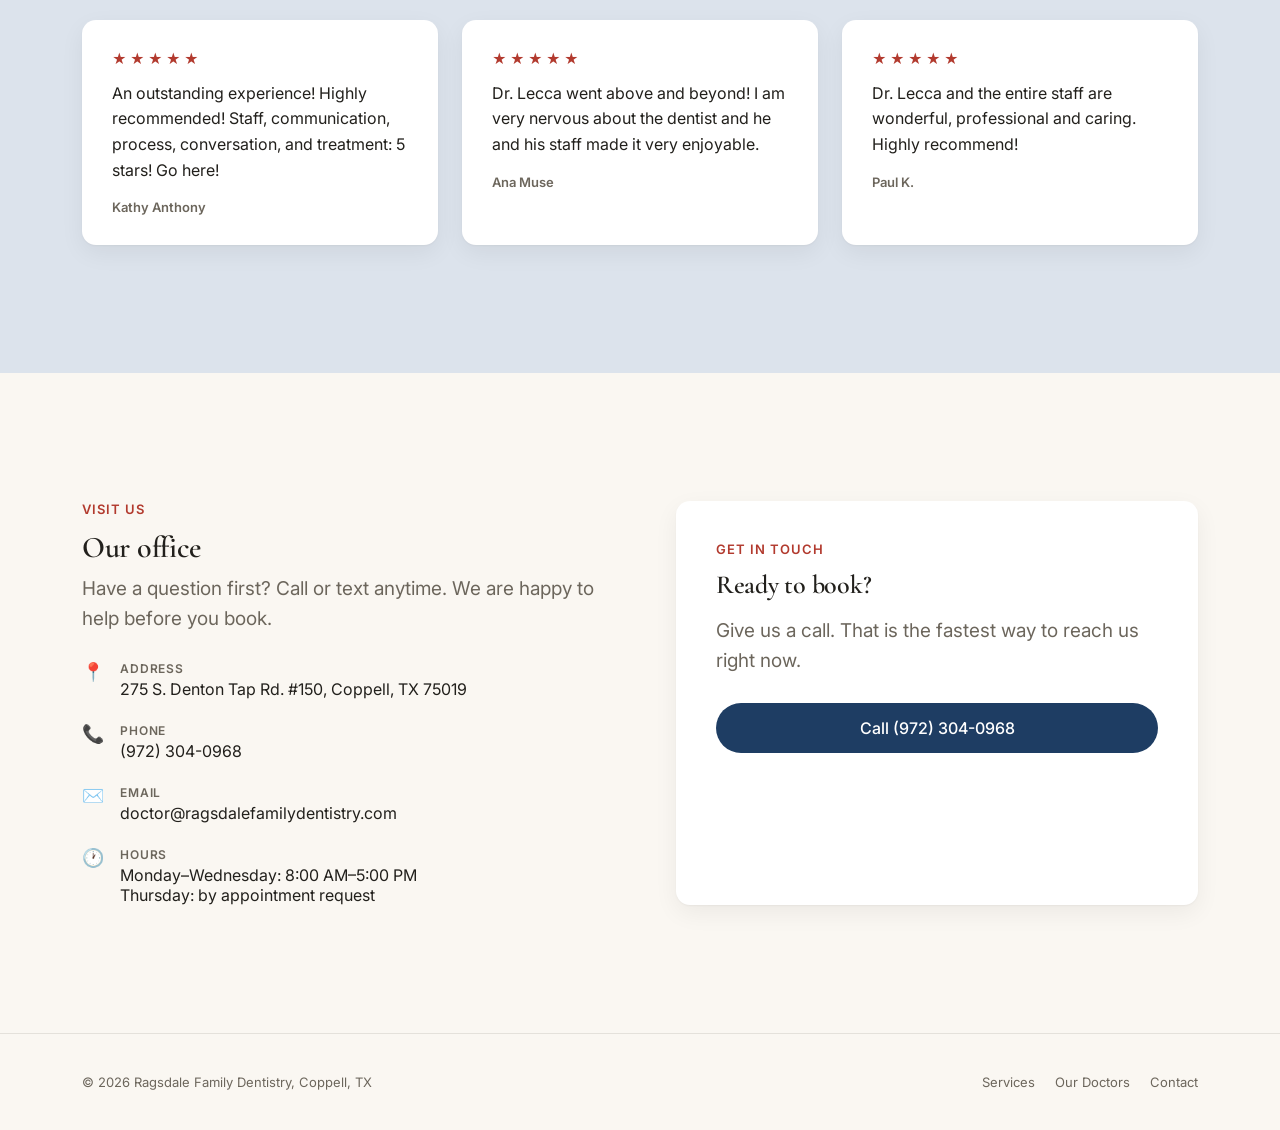
==== commit 27e6e729: "Add email, fix mobile nav wrap, rebalance hero type, dash cleanup - Added doctor@ragsdalefamilydenti" ====
--- a/index.html
+++ b/index.html
@@ -4,8 +4,8 @@
 <meta charset="utf-8">
 <meta name="viewport" content="width=device-width, initial-scale=1">
 <title>Family Dentist in Coppell, TX | Ragsdale Family Dentistry</title>
-<meta name="description" content="Family dentistry in Coppell, TX built around you — unhurried cleanings, straight answers, and a clear plan for your smile from Dr. Reed Ragsdale and Dr. Peter Lecca. Request your visit today.">
-<meta property="og:title" content="Ragsdale Family Dentistry — Coppell, TX">
+<meta name="description" content="Family dentistry in Coppell, TX, built around you. Unhurried cleanings, straight answers, and a clear plan for your smile from Dr. Reed Ragsdale and Dr. Peter Lecca. Request your visit today.">
+<meta property="og:title" content="Ragsdale Family Dentistry, Coppell, TX">
 <meta property="og:description" content="Unhurried visits, straight answers, and a dental home for your family in Coppell, TX.">
 <meta property="og:type" content="website">
 <link rel="stylesheet" href="styles.css">
@@ -34,7 +34,7 @@
 <header class="site-header">
   <nav class="wrap site-nav">
     <div class="brand">
-      <span class="logo-placeholder" title="Logo placeholder — swap in the real logo when ready">R</span>
+      <span class="logo-placeholder" title="Logo placeholder, swap in the real logo when ready">R</span>
       <a href="index.html" class="brand-name">Reed H. Ragsdale, DDS</a>
     </div>
     <button class="nav-toggle" onclick="toggleMobileNav()" aria-label="Toggle menu">☰</button>
@@ -46,7 +46,7 @@
       <a href="index.html#contact" onclick="closeMobileNav()">Contact</a>
     </div>
     <div class="nav-actions">
-      <a href="index.html#contact" aria-label="Call us — (972) 304-0968" title="Call us — (972) 304-0968" class="phone-link">
+      <a href="index.html#contact" aria-label="Call us at (972) 304-0968" title="Call us at (972) 304-0968" class="phone-link">
         <svg width="16" height="16" viewBox="0 0 24 24" fill="none" stroke="var(--color-accent)" stroke-width="1.8" stroke-linecap="round" stroke-linejoin="round" aria-hidden="true">
           <path d="M22 16.92v3a2 2 0 0 1-2.18 2 19.79 19.79 0 0 1-8.63-3.07 19.5 19.5 0 0 1-6-6 19.79 19.79 0 0 1-3.07-8.67A2 2 0 0 1 4.11 2h3a2 2 0 0 1 2 1.72c.127.96.361 1.903.7 2.81a2 2 0 0 1-.45 2.11L8.09 9.91a16 16 0 0 0 6 6l1.27-1.27a2 2 0 0 1 2.11-.45c.907.339 1.85.573 2.81.7A2 2 0 0 1 22 16.92z"></path>
         </svg>
@@ -62,7 +62,7 @@
       <p class="hero-brand">Ragsdale Family Dentistry</p>
       <p class="eyebrow">Coppell, Texas</p>
       <h1>Healthy smiles start with unhurried, no-surprise visits.</h1>
-      <p class="lede">Family dentistry in Coppell, TX — cleanings, fillings, and same-week care, explained clearly and never rushed.</p>
+      <p class="lede">Family dentistry in Coppell, TX, including cleanings, fillings, and same-week care, explained clearly and never rushed.</p>
       <div class="hero-actions">
         <a href="index.html#contact" class="btn btn-primary">Request an appointment</a>
         <a href="doctors.html" class="btn btn-secondary">Returning patient? Start here</a>
@@ -89,7 +89,7 @@
         <div class="feature-card">
           <p class="feature-num">01</p>
           <h3>Unhurried visits</h3>
-          <p>You get real time in the chair to ask questions and understand your options — no rush to the next appointment.</p>
+          <p>You get real time in the chair to ask questions and understand your options, with no rush to the next appointment.</p>
         </div>
         <div class="feature-card">
           <p class="feature-num">02</p>
@@ -148,18 +148,18 @@
       <div class="cards-grid-3">
         <div class="card">
           <p class="stars">★★★★★</p>
-          <p class="review-quote">An outstanding experience! Highly recommended! Staff, communication, process, conversation and treatment — 5 stars! Go here!</p>
-          <p class="review-name">— Kathy Anthony</p>
+          <p class="review-quote">An outstanding experience! Highly recommended! Staff, communication, process, conversation, and treatment: 5 stars! Go here!</p>
+          <p class="review-name">Kathy Anthony</p>
         </div>
         <div class="card">
           <p class="stars">★★★★★</p>
           <p class="review-quote">Dr. Lecca went above and beyond! I am very nervous about the dentist and he and his staff made it very enjoyable.</p>
-          <p class="review-name">— Ana Muse</p>
+          <p class="review-name">Ana Muse</p>
         </div>
         <div class="card">
           <p class="stars">★★★★★</p>
           <p class="review-quote">Dr. Lecca and the entire staff are wonderful, professional and caring. Highly recommend!</p>
-          <p class="review-name">— Paul K.</p>
+          <p class="review-name">Paul K.</p>
         </div>
       </div>
     </div>
@@ -170,7 +170,7 @@
       <div>
         <p class="eyebrow">Visit us</p>
         <h2 style="font-size:30px;margin-bottom:8px;">Our office</h2>
-        <p class="lede">Have a question first? Call or text anytime — happy to help before you book.</p>
+        <p class="lede">Have a question first? Call or text anytime. We are happy to help before you book.</p>
         <div class="info-row">
           <div class="info-icon">📍</div>
           <div><p class="info-label">Address</p>275 S. Denton Tap Rd. #150, Coppell, TX 75019</div>
@@ -178,6 +178,10 @@
         <div class="info-row">
           <div class="info-icon">📞</div>
           <div><p class="info-label">Phone</p>(972) 304-0968</div>
+        </div>
+        <div class="info-row">
+          <div class="info-icon">✉️</div>
+          <div><p class="info-label">Email</p>doctor@ragsdalefamilydentistry.com</div>
         </div>
         <div class="info-row">
           <div class="info-icon">🕐</div>
@@ -187,7 +191,7 @@
       <div class="card" style="padding:40px;">
         <p class="eyebrow">Get in touch</p>
         <h3 style="font-size:26px;margin-bottom:16px;">Ready to book?</h3>
-        <p class="lede" style="margin-bottom:28px;">Give us a call — that is the fastest way to reach us right now.</p>
+        <p class="lede" style="margin-bottom:28px;">Give us a call. That is the fastest way to reach us right now.</p>
         <div style="display:flex;flex-direction:column;gap:12px;">
           <a href="tel:+19723040968" class="btn btn-primary">Call (972) 304-0968</a>
         </div>
--- a/styles.css
+++ b/styles.css
@@ -104,7 +104,7 @@
   -webkit-backdrop-filter: blur(20px) saturate(180%);
   border-bottom: 1px solid var(--color-divider);
 }
-.site-nav { display: flex; align-items: center; justify-content: space-between; height: 64px; }
+.site-nav { display: flex; align-items: center; justify-content: space-between; min-height: 64px; }
 .brand { font-family: var(--font-heading); font-size: 19px; font-weight: 600; display: flex; align-items: center; gap: 12px; color: var(--color-text); text-decoration: none; }
 .brand-name { color: inherit; text-decoration: none; }
 .logo-placeholder {
@@ -138,8 +138,8 @@
 /* Hero */
 .hero { text-align: center; padding: 96px 0 0; }
 .hero-inner { max-width: 720px; margin: 0 auto; }
-.hero-brand { font-family: var(--font-heading); font-weight: 600; font-size: 26px; color: var(--color-text); margin: 0 0 10px; }
-.hero h1 { font-size: 56px; line-height: 1.08; margin: 0 0 20px; }
+.hero-brand { font-family: var(--font-heading); font-weight: 600; font-size: 36px; color: var(--color-text); margin: 0 0 10px; }
+.hero h1 { font-size: 44px; line-height: 1.15; margin: 0 0 20px; }
 .hero-actions { display: flex; gap: 14px; justify-content: center; flex-wrap: wrap; margin-top: 32px; }
 .hero-media { margin: 64px auto 0; max-width: 675px; border-radius: var(--radius-lg); overflow: hidden; aspect-ratio: 16/10; box-shadow: var(--shadow-card); }
 .hero-media img { width: 100%; height: 100%; object-fit: cover; object-position: 50% 8%; }
@@ -210,7 +210,8 @@
 @media (max-width: 1024px) {
   .wrap { padding: 0 24px; }
   .section { padding: 96px 0; }
-  .hero h1 { font-size: 44px; }
+  .hero-brand { font-size: 30px; }
+  .hero h1 { font-size: 34px; }
   .features-grid { grid-template-columns: repeat(2, 1fr); }
   .cards-grid-3 { grid-template-columns: repeat(2, 1fr); }
   .contact-grid { gap: 40px; }
@@ -221,7 +222,7 @@
 
 /* Phones / small tablets */
 @media (max-width: 860px) {
-  .site-nav { flex-wrap: wrap; row-gap: 12px; }
+  .site-nav { flex-wrap: wrap; row-gap: 14px; padding: 16px 0 20px; }
   .nav-toggle { display: inline-block; }
   .nav-links { display: none; width: 100%; order: 3; flex-direction: column; gap: 0; }
   .nav-links.open { display: flex; background: #fff; border-radius: var(--radius-md); box-shadow: var(--shadow-card); margin-top: 8px; padding: 4px 16px; }
@@ -233,7 +234,8 @@
   .doctor-photo { width: 100%; max-width: 240px; margin: 0 auto; }
   .section { padding: 64px 0; }
   .hero { padding: 56px 0 0; }
-  .hero h1 { font-size: 32px; }
+  .hero-brand { font-size: 26px; margin-bottom: 8px; }
+  .hero h1 { font-size: 24px; }
   .lede { font-size: 17px; }
   .page-hero h1 { font-size: 32px; }
   .hero-media { margin-top: 40px; aspect-ratio: 4/3; border-radius: var(--radius-md); }
@@ -245,5 +247,6 @@
 @media (max-width: 560px) {
   .wrap { padding: 0 20px; }
   .brand { font-size: 16px; gap: 8px; }
-  .hero h1 { font-size: 28px; }
-}
+  .hero-brand { font-size: 23px; }
+  .hero h1 { font-size: 21px; }
+}
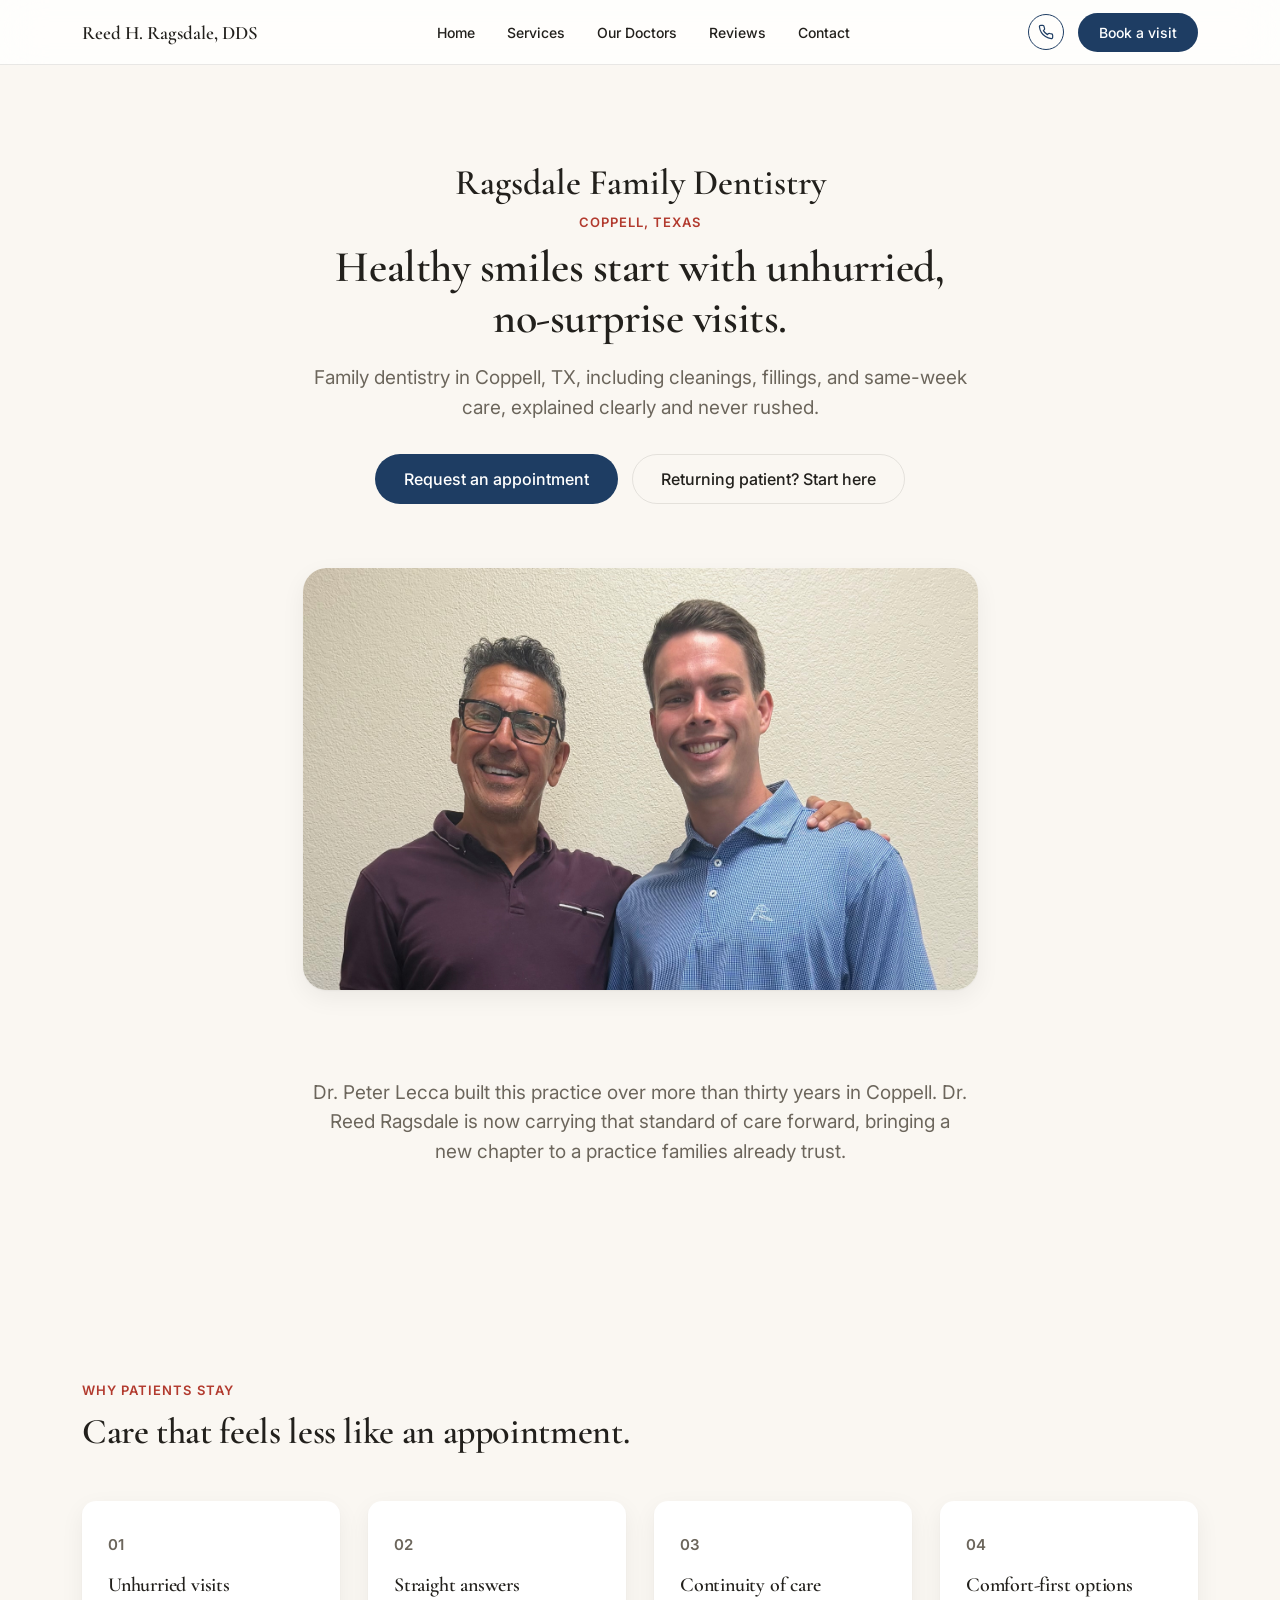
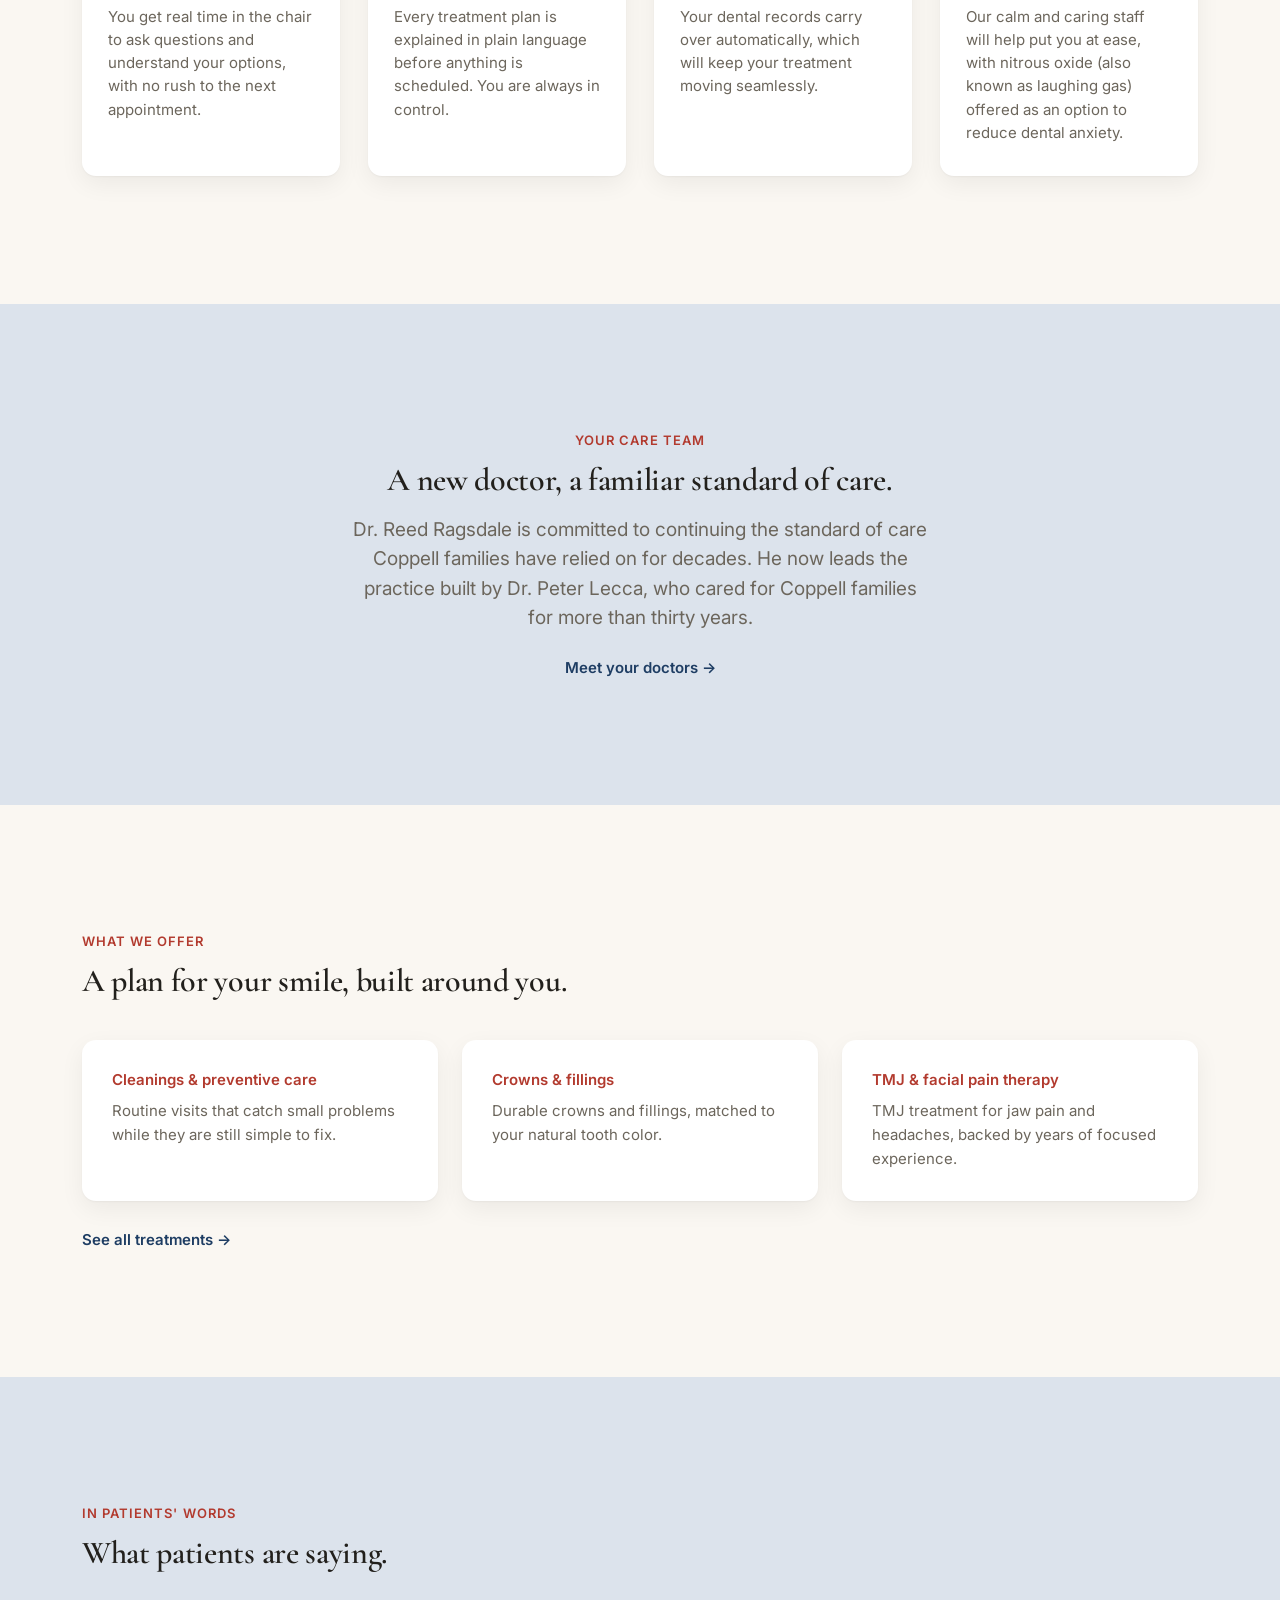
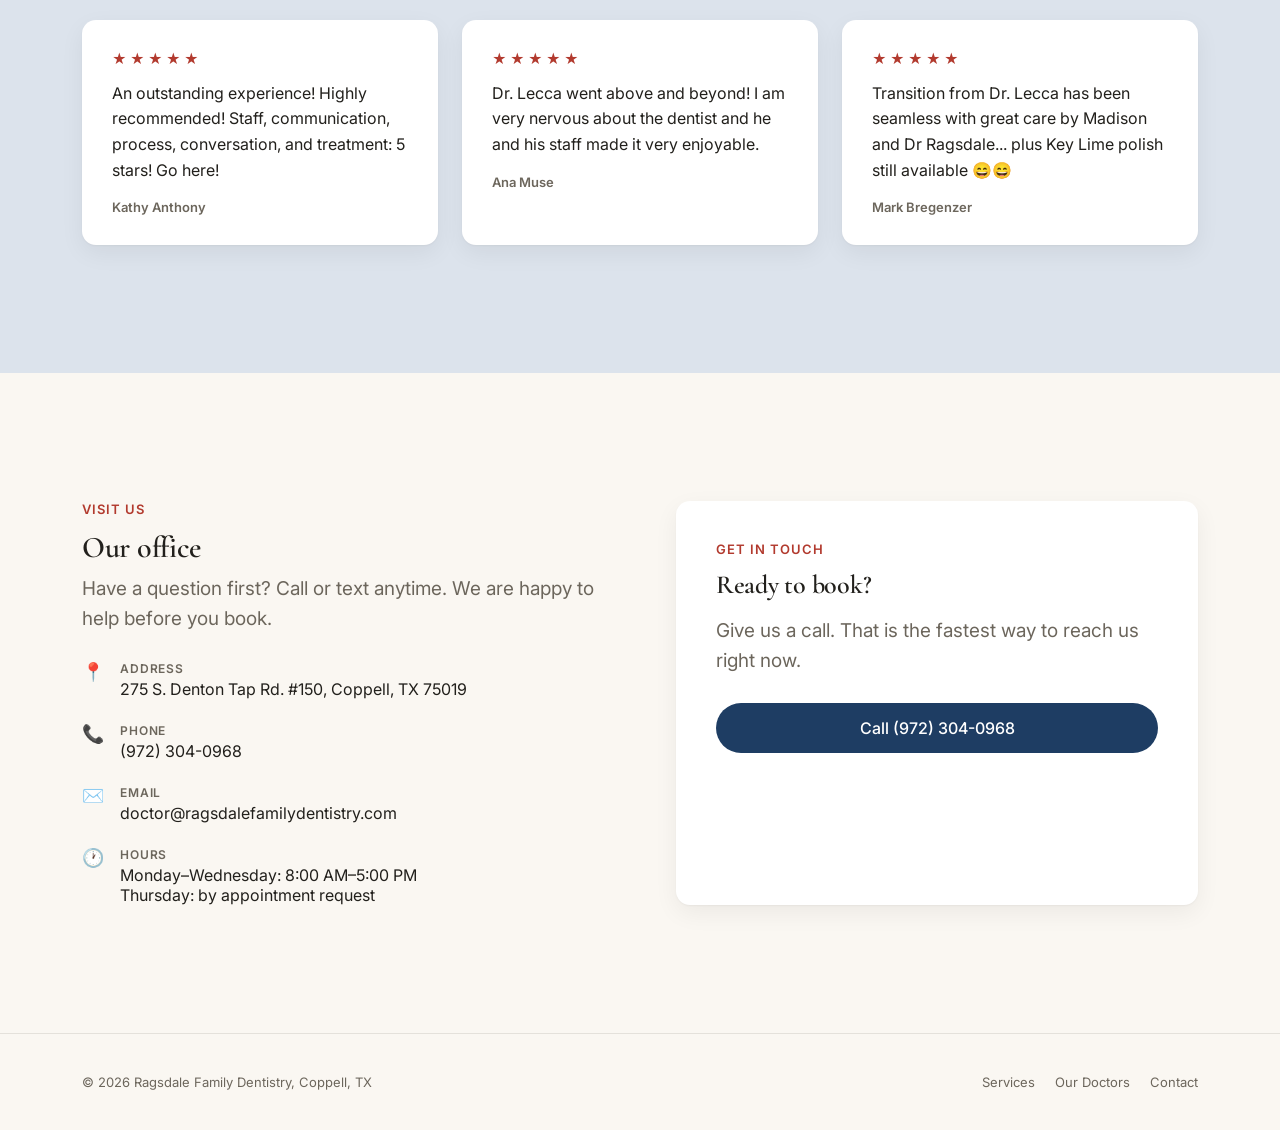
==== commit 6aecbb15: "Swap in a review naming Dr. Ragsdale, remove logo placeholder Replaced Paul K.'s review with Mark Br" ====
--- a/index.html
+++ b/index.html
@@ -34,7 +34,6 @@
 <header class="site-header">
   <nav class="wrap site-nav">
     <div class="brand">
-      <span class="logo-placeholder" title="Logo placeholder, swap in the real logo when ready">R</span>
       <a href="index.html" class="brand-name">Reed H. Ragsdale, DDS</a>
     </div>
     <button class="nav-toggle" onclick="toggleMobileNav()" aria-label="Toggle menu">☰</button>
@@ -158,8 +157,8 @@
         </div>
         <div class="card">
           <p class="stars">★★★★★</p>
-          <p class="review-quote">Dr. Lecca and the entire staff are wonderful, professional and caring. Highly recommend!</p>
-          <p class="review-name">Paul K.</p>
+          <p class="review-quote">Transition from Dr. Lecca has been seamless with great care by Madison and Dr Ragsdale... plus Key Lime polish still available 😄😄</p>
+          <p class="review-name">Mark Bregenzer</p>
         </div>
       </div>
     </div>
--- a/styles.css
+++ b/styles.css
@@ -107,22 +107,6 @@
 .site-nav { display: flex; align-items: center; justify-content: space-between; min-height: 64px; }
 .brand { font-family: var(--font-heading); font-size: 19px; font-weight: 600; display: flex; align-items: center; gap: 12px; color: var(--color-text); text-decoration: none; }
 .brand-name { color: inherit; text-decoration: none; }
-.logo-placeholder {
-  display: flex; align-items: center; justify-content: center;
-  width: 36px; height: 36px; min-width: 36px;
-  border-radius: 50%;
-  border: 1px solid var(--color-mark);
-  position: relative;
-  background: var(--color-bg);
-  font-family: var(--font-heading); font-weight: 600; font-size: 16px;
-  color: var(--color-mark);
-}
-.logo-placeholder::before {
-  content: "";
-  position: absolute; inset: 3px;
-  border: 1px solid var(--color-mark);
-  border-radius: 50%;
-}
 .nav-actions { display: flex; align-items: center; gap: 14px; }
 .phone-link {
   display: flex; align-items: center; justify-content: center;
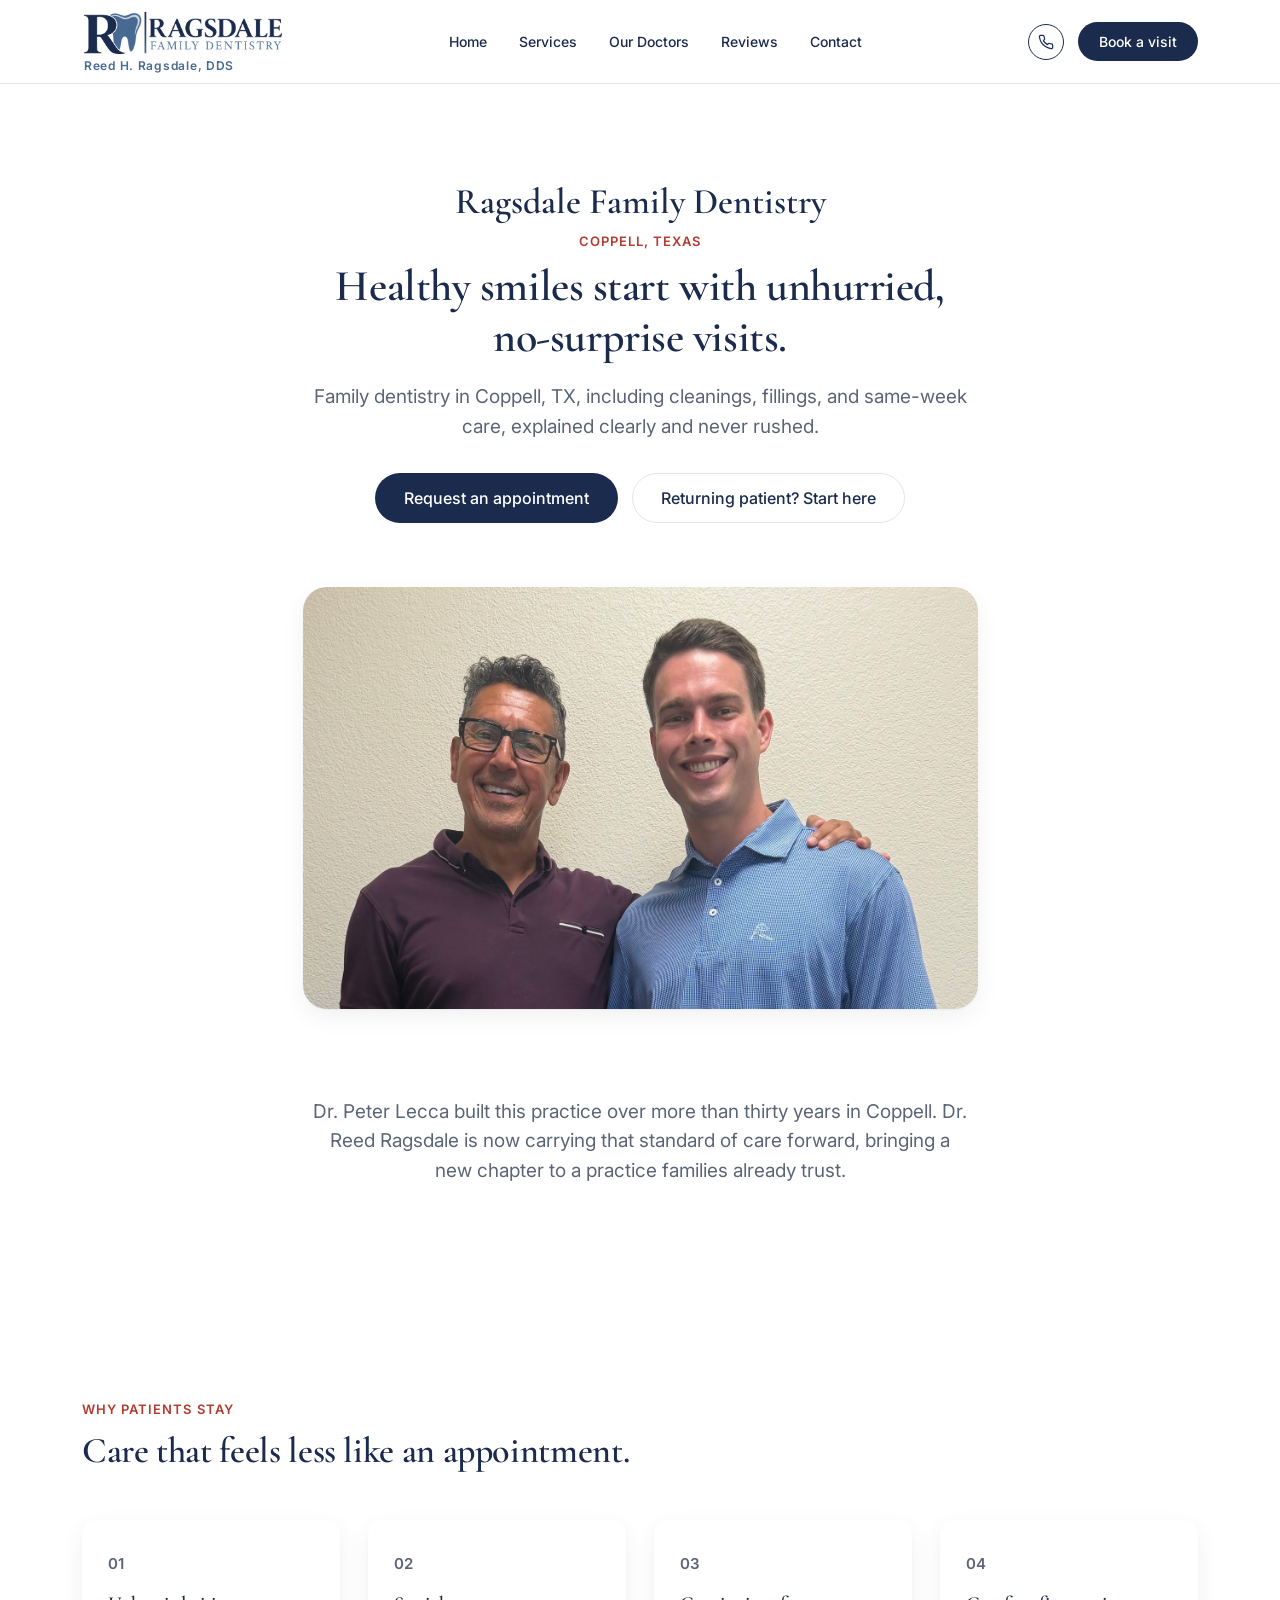
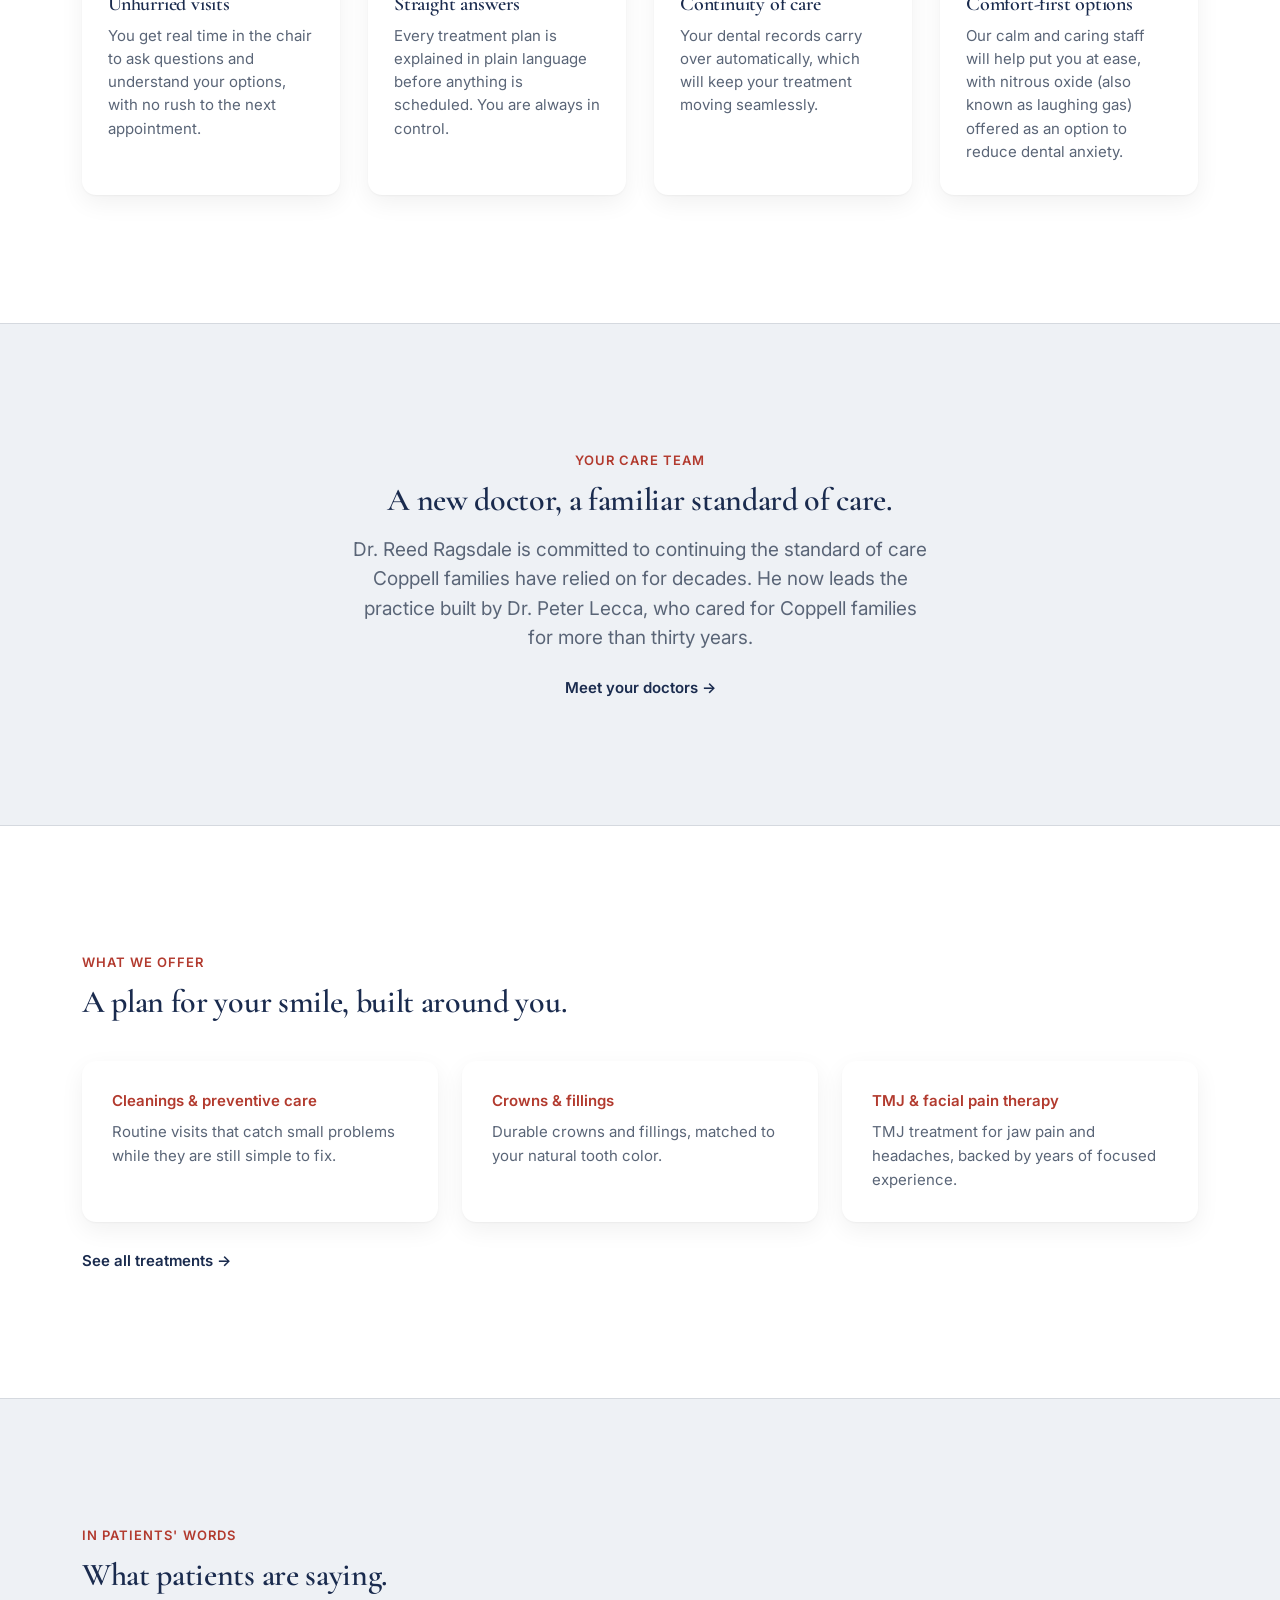
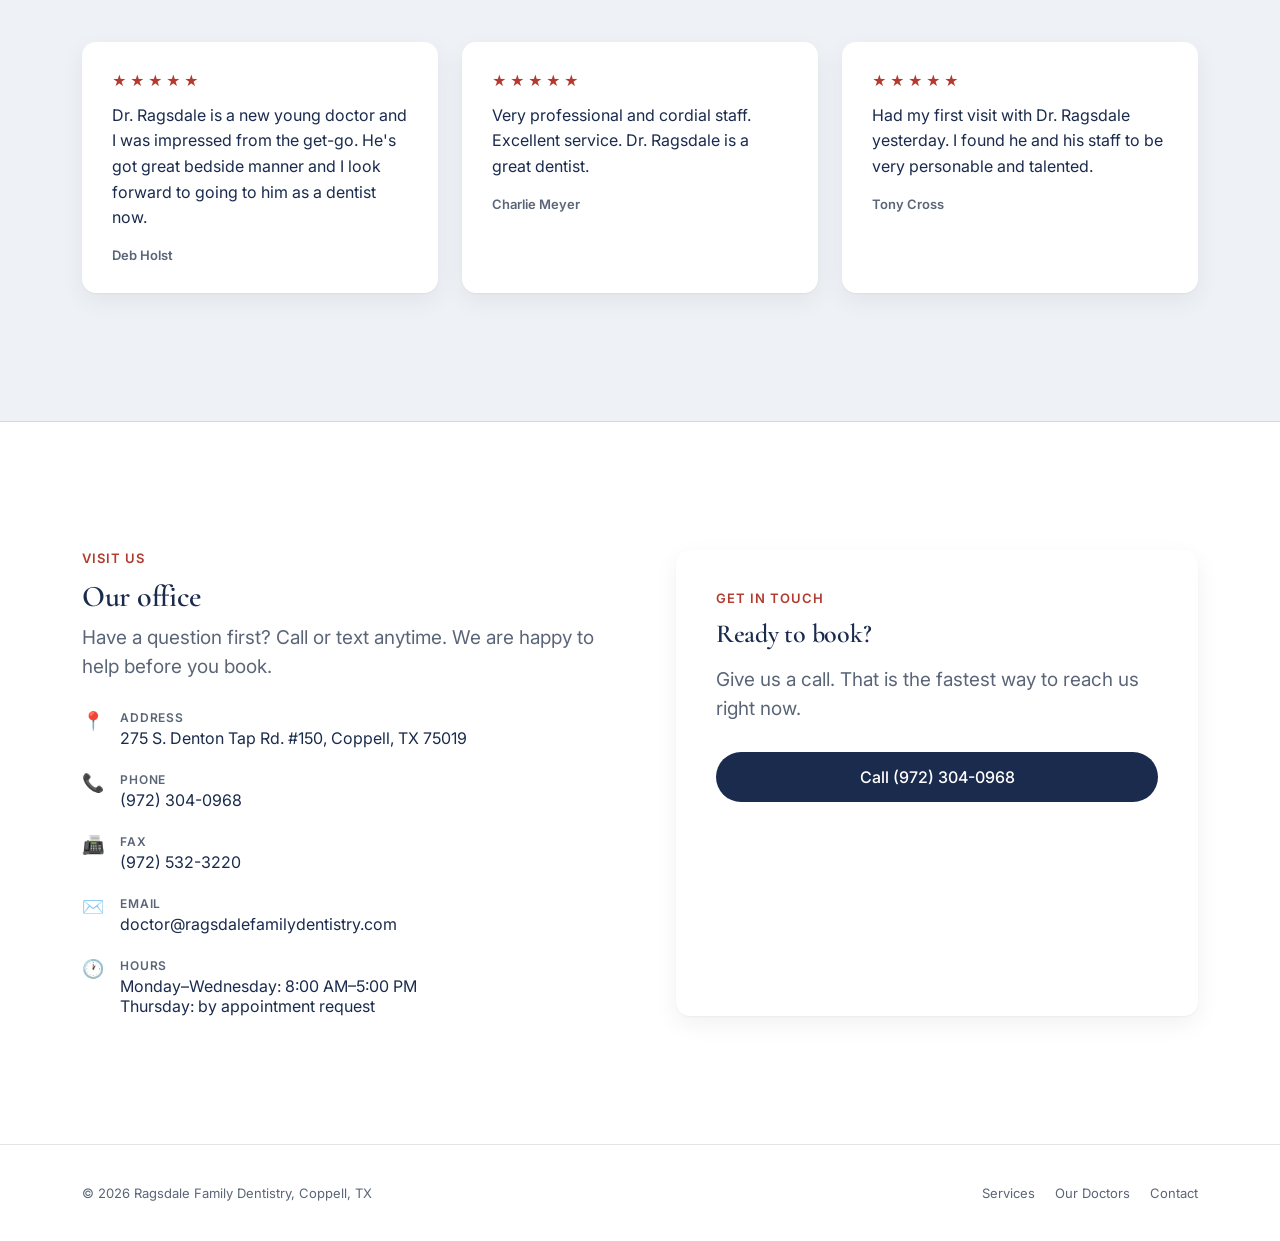
==== commit bbecbadb: "Add logo and name to header, fax number, logo brand colors, new reviews Co-Authored-By: Claude Opus " ====
--- a/index.html
+++ b/index.html
@@ -23,6 +23,7 @@
     "addressCountry": "US"
   },
   "telephone": "+19723040968",
+  "faxNumber": "+19725323220",
   "openingHoursSpecification": [
     { "@type": "OpeningHoursSpecification", "dayOfWeek": ["Monday","Tuesday","Wednesday"], "opens": "08:00", "closes": "17:00" }
   ]
@@ -33,9 +34,10 @@
 
 <header class="site-header">
   <nav class="wrap site-nav">
-    <div class="brand">
-      <a href="index.html" class="brand-name">Reed H. Ragsdale, DDS</a>
-    </div>
+    <a href="index.html" class="brand" aria-label="Ragsdale Family Dentistry home">
+      <img src="uploads/ragsdale-logo.png" alt="Ragsdale Family Dentistry logo" class="brand-logo" width="600" height="137">
+      <span class="brand-name">Reed H. Ragsdale, DDS</span>
+    </a>
     <button class="nav-toggle" onclick="toggleMobileNav()" aria-label="Toggle menu">☰</button>
     <div class="nav-links">
       <a href="index.html" onclick="closeMobileNav()">Home</a>
@@ -147,18 +149,18 @@
       <div class="cards-grid-3">
         <div class="card">
           <p class="stars">★★★★★</p>
-          <p class="review-quote">An outstanding experience! Highly recommended! Staff, communication, process, conversation, and treatment: 5 stars! Go here!</p>
-          <p class="review-name">Kathy Anthony</p>
+          <p class="review-quote">Dr. Ragsdale is a new young doctor and I was impressed from the get-go. He&#39;s got great bedside manner and I look forward to going to him as a dentist now.</p>
+          <p class="review-name">Deb Holst</p>
         </div>
         <div class="card">
           <p class="stars">★★★★★</p>
-          <p class="review-quote">Dr. Lecca went above and beyond! I am very nervous about the dentist and he and his staff made it very enjoyable.</p>
-          <p class="review-name">Ana Muse</p>
+          <p class="review-quote">Very professional and cordial staff. Excellent service. Dr. Ragsdale is a great dentist.</p>
+          <p class="review-name">Charlie Meyer</p>
         </div>
         <div class="card">
           <p class="stars">★★★★★</p>
-          <p class="review-quote">Transition from Dr. Lecca has been seamless with great care by Madison and Dr Ragsdale... plus Key Lime polish still available 😄😄</p>
-          <p class="review-name">Mark Bregenzer</p>
+          <p class="review-quote">Had my first visit with Dr. Ragsdale yesterday. I found he and his staff to be very personable and talented.</p>
+          <p class="review-name">Tony Cross</p>
         </div>
       </div>
     </div>
@@ -177,6 +179,10 @@
         <div class="info-row">
           <div class="info-icon">📞</div>
           <div><p class="info-label">Phone</p>(972) 304-0968</div>
+        </div>
+        <div class="info-row">
+          <div class="info-icon">📠</div>
+          <div><p class="info-label">Fax</p>(972) 532-3220</div>
         </div>
         <div class="info-row">
           <div class="info-icon">✉️</div>
--- a/styles.css
+++ b/styles.css
@@ -1,16 +1,19 @@
 @import url('https://fonts.googleapis.com/css2?family=Cormorant+Garamond:wght@400;600;700&family=Inter:wght@400;500;600&display=swap');
 
 :root {
-  --color-bg: #faf7f2;
-  --color-tint: #dce3ec;
+  --color-bg: #ffffff;
+  --color-tint: #eef1f5;
   --color-tint-2: #eeece9;
-  --color-text: #22201c;
-  --color-text-soft: #6c665c;
-  --color-accent: #1e3d63;
-  --color-accent-dark: #142a46;
+  --color-text: #1a2b4e;
+  --color-text-soft: #5a6577;
+  /* Brand colors from the logo: navy #1A2B4E, blue #476A93, light gray #D5D9DF */
+  --color-accent: #1a2b4e;
+  --color-accent-dark: #111d36;
+  --color-accent-2: #476a93;
+  --color-logo-gray: #d5d9df;
   --color-mark: #b23a2e;
   --color-mark-dark: #8f2e24;
-  --color-divider: rgba(34, 32, 28, 0.1);
+  --color-divider: rgba(26, 43, 78, 0.12);
   --font-heading: "Cormorant Garamond", Georgia, serif;
   --font-body: "Inter", -apple-system, BlinkMacSystemFont, "Segoe UI", sans-serif;
   --radius-sm: 8px;
@@ -61,7 +64,7 @@
 
 .section { padding: 128px 0; }
 .section-tight { padding: 88px 0; }
-.bg-tint { background: var(--color-tint); }
+.bg-tint { background: var(--color-tint); border-top: 1px solid var(--color-logo-gray); border-bottom: 1px solid var(--color-logo-gray); }
 .divider { border-top: 1px solid var(--color-divider); }
 
 /* Buttons */
@@ -94,7 +97,7 @@
   align-items: center;
   gap: 4px;
 }
-.link-arrow:hover { color: var(--color-accent-dark); }
+.link-arrow:hover { color: var(--color-accent-2); }
 
 /* Nav */
 .site-header {
@@ -105,8 +108,9 @@
   border-bottom: 1px solid var(--color-divider);
 }
 .site-nav { display: flex; align-items: center; justify-content: space-between; min-height: 64px; }
-.brand { font-family: var(--font-heading); font-size: 19px; font-weight: 600; display: flex; align-items: center; gap: 12px; color: var(--color-text); text-decoration: none; }
-.brand-name { color: inherit; text-decoration: none; }
+.brand { display: flex; flex-direction: column; align-items: flex-start; gap: 2px; padding: 10px 0; color: var(--color-text); text-decoration: none; }
+.brand-logo { height: 46px; width: auto; }
+.brand-name { font-family: var(--font-body); font-size: 12px; font-weight: 600; letter-spacing: 0.06em; color: var(--color-accent-2); padding-left: 2px; }
 .nav-actions { display: flex; align-items: center; gap: 14px; }
 .phone-link {
   display: flex; align-items: center; justify-content: center;
@@ -117,7 +121,7 @@
 .nav-toggle { display: none; background: none; border: none; font-size: 24px; line-height: 1; cursor: pointer; color: var(--color-text); padding: 4px 6px; }
 .nav-links { display: flex; gap: 32px; font-size: 14px; font-weight: 500; }
 .nav-links a { color: var(--color-text); text-decoration: none; }
-.nav-links a:hover { color: var(--color-accent); }
+.nav-links a:hover { color: var(--color-accent-2); }
 
 /* Hero */
 .hero { text-align: center; padding: 96px 0 0; }
@@ -188,7 +192,7 @@
 .site-footer .wrap { display: flex; justify-content: space-between; align-items: center; font-size: 13px; color: var(--color-text-soft); flex-wrap: wrap; gap: 12px; }
 .footer-links { display: flex; gap: 20px; }
 .footer-links a { color: var(--color-text-soft); text-decoration: none; }
-.footer-links a:hover { color: var(--color-accent); }
+.footer-links a:hover { color: var(--color-accent-2); }
 
 /* Tablet / iPad */
 @media (max-width: 1024px) {
@@ -230,7 +234,8 @@
 /* Small phones */
 @media (max-width: 560px) {
   .wrap { padding: 0 20px; }
-  .brand { font-size: 16px; gap: 8px; }
+  .brand-logo { height: 36px; }
+  .brand-name { font-size: 11px; }
   .hero-brand { font-size: 23px; }
   .hero h1 { font-size: 21px; }
 }
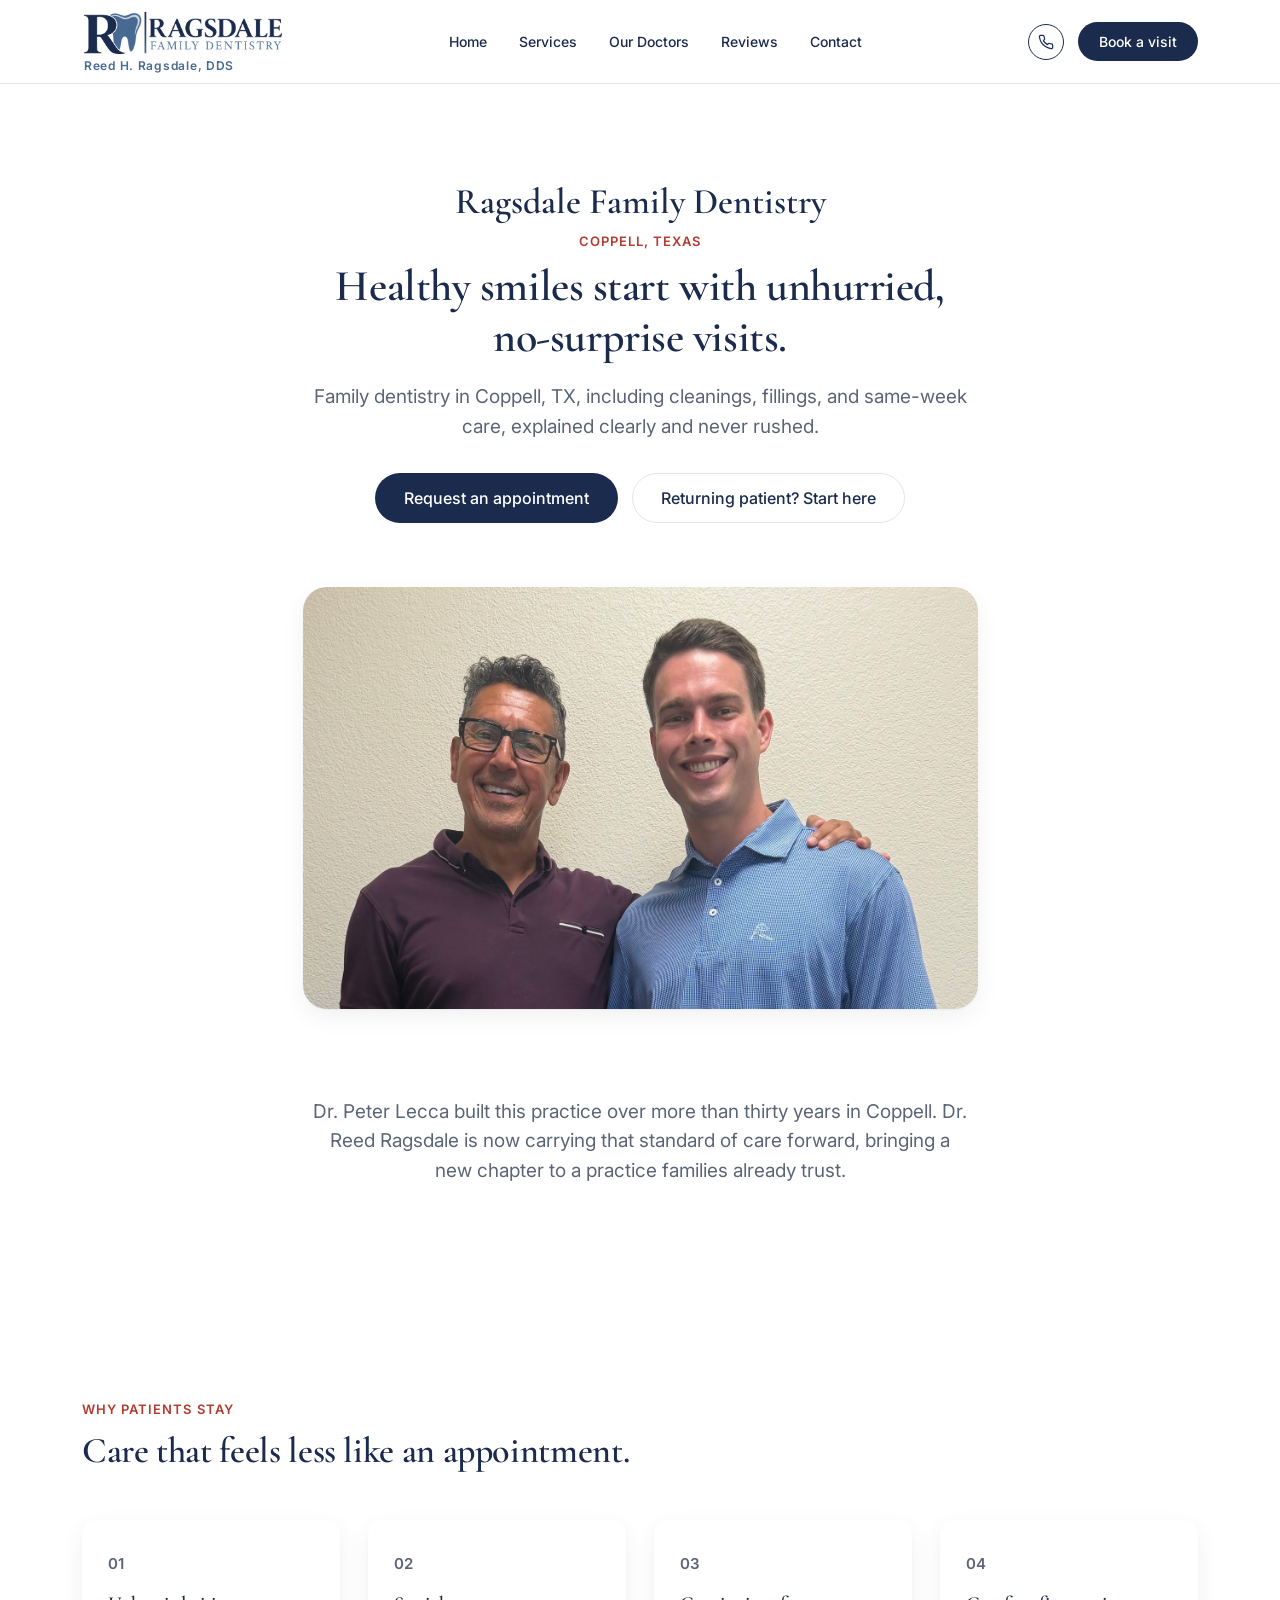
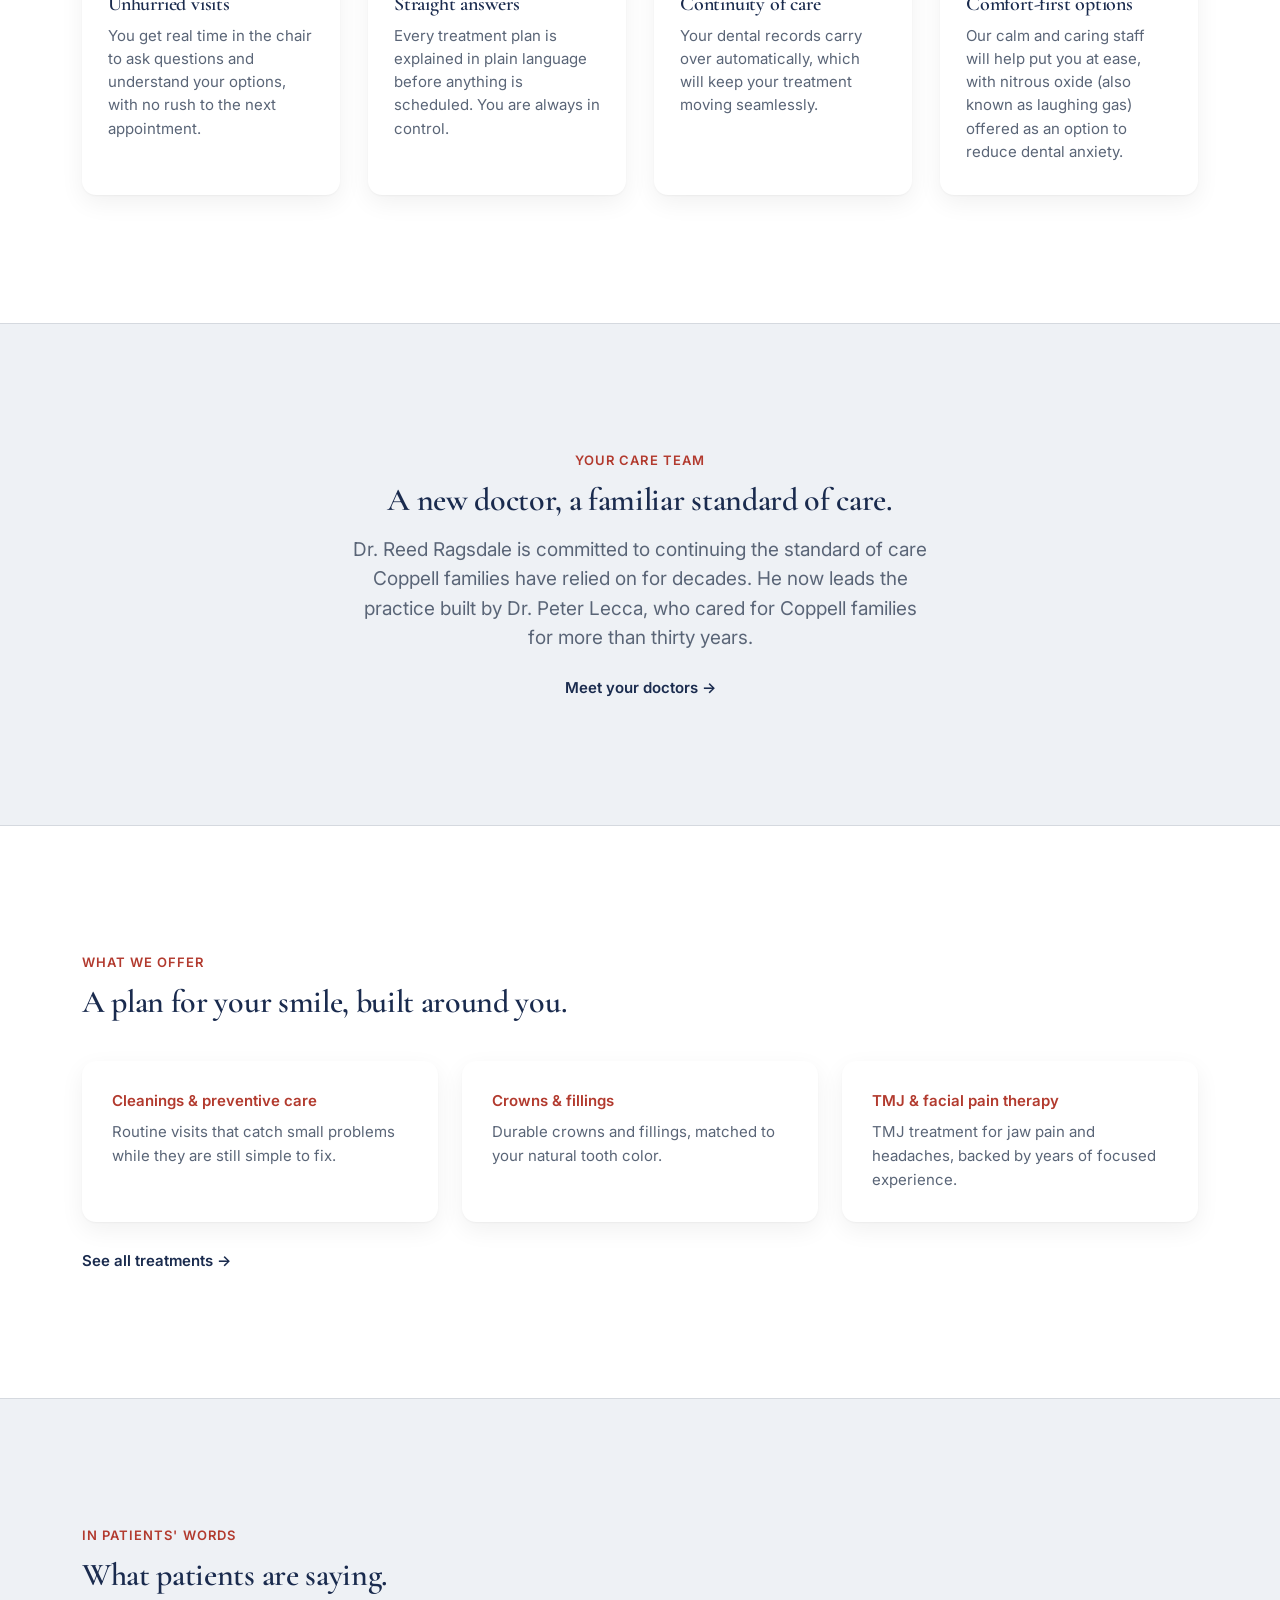
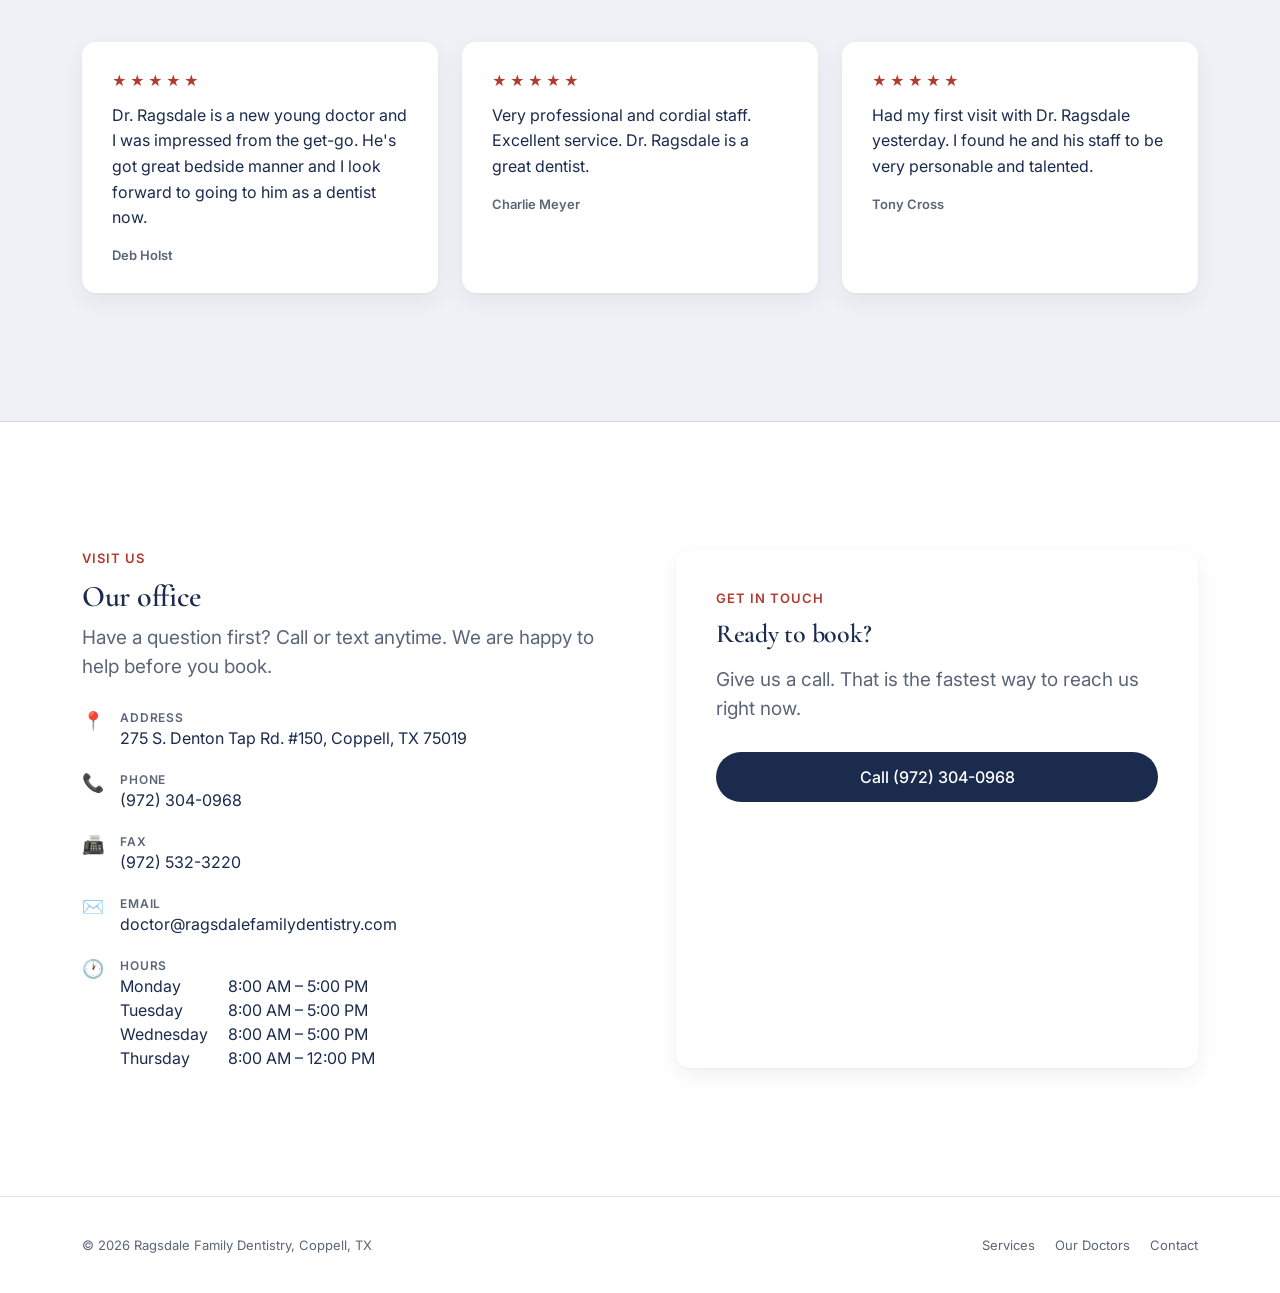
==== commit 7977a41c: "Break out office hours by day, add Thursday hours Co-Authored-By: Claude Opus 5.5 <noreply@anthropic" ====
--- a/index.html
+++ b/index.html
@@ -25,7 +25,8 @@
   "telephone": "+19723040968",
   "faxNumber": "+19725323220",
   "openingHoursSpecification": [
-    { "@type": "OpeningHoursSpecification", "dayOfWeek": ["Monday","Tuesday","Wednesday"], "opens": "08:00", "closes": "17:00" }
+    { "@type": "OpeningHoursSpecification", "dayOfWeek": ["Monday","Tuesday","Wednesday"], "opens": "08:00", "closes": "17:00" },
+    { "@type": "OpeningHoursSpecification", "dayOfWeek": "Thursday", "opens": "08:00", "closes": "12:00" }
   ]
 }
 </script>
@@ -190,7 +191,14 @@
         </div>
         <div class="info-row">
           <div class="info-icon">🕐</div>
-          <div><p class="info-label">Hours</p>Monday–Wednesday: 8:00 AM–5:00 PM<br>Thursday: by appointment request</div>
+          <div><p class="info-label">Hours</p>
+            <dl class="hours">
+              <dt>Monday</dt><dd>8:00 AM – 5:00 PM</dd>
+              <dt>Tuesday</dt><dd>8:00 AM – 5:00 PM</dd>
+              <dt>Wednesday</dt><dd>8:00 AM – 5:00 PM</dd>
+              <dt>Thursday</dt><dd>8:00 AM – 12:00 PM</dd>
+            </dl>
+          </div>
         </div>
       </div>
       <div class="card" style="padding:40px;">
--- a/styles.css
+++ b/styles.css
@@ -177,6 +177,8 @@
 .info-row:first-of-type { margin-top: 28px; }
 .info-icon { color: var(--color-mark); font-size: 18px; }
 .info-label { font-size: 12px; text-transform: uppercase; letter-spacing: 0.07em; color: var(--color-text-soft); margin: 0 0 3px; font-weight: 600; }
+.hours { display: grid; grid-template-columns: auto auto; column-gap: 20px; row-gap: 4px; margin: 0; }
+.hours dt, .hours dd { margin: 0; }
 
 .field { margin-bottom: 16px; }
 .field label { font-size: 13px; color: var(--color-text-soft); margin-bottom: 6px; display: block; font-weight: 500; }
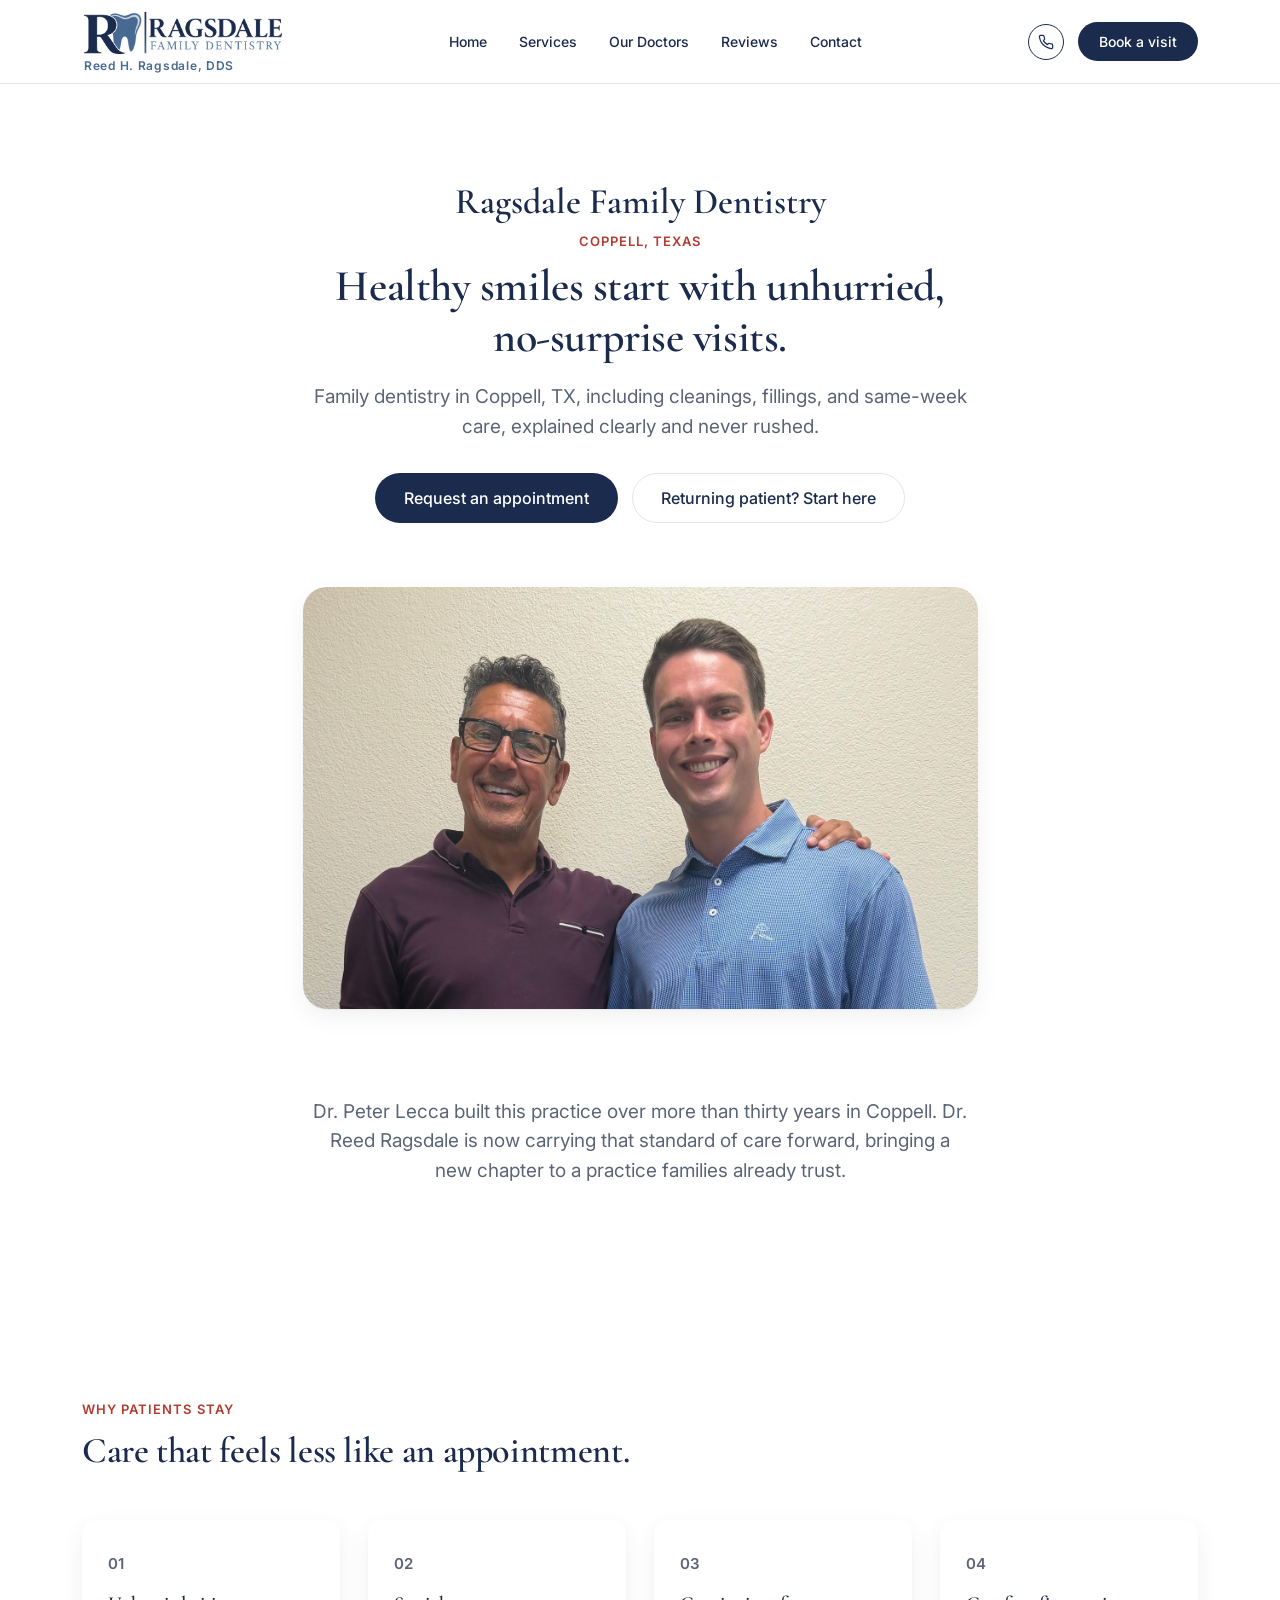
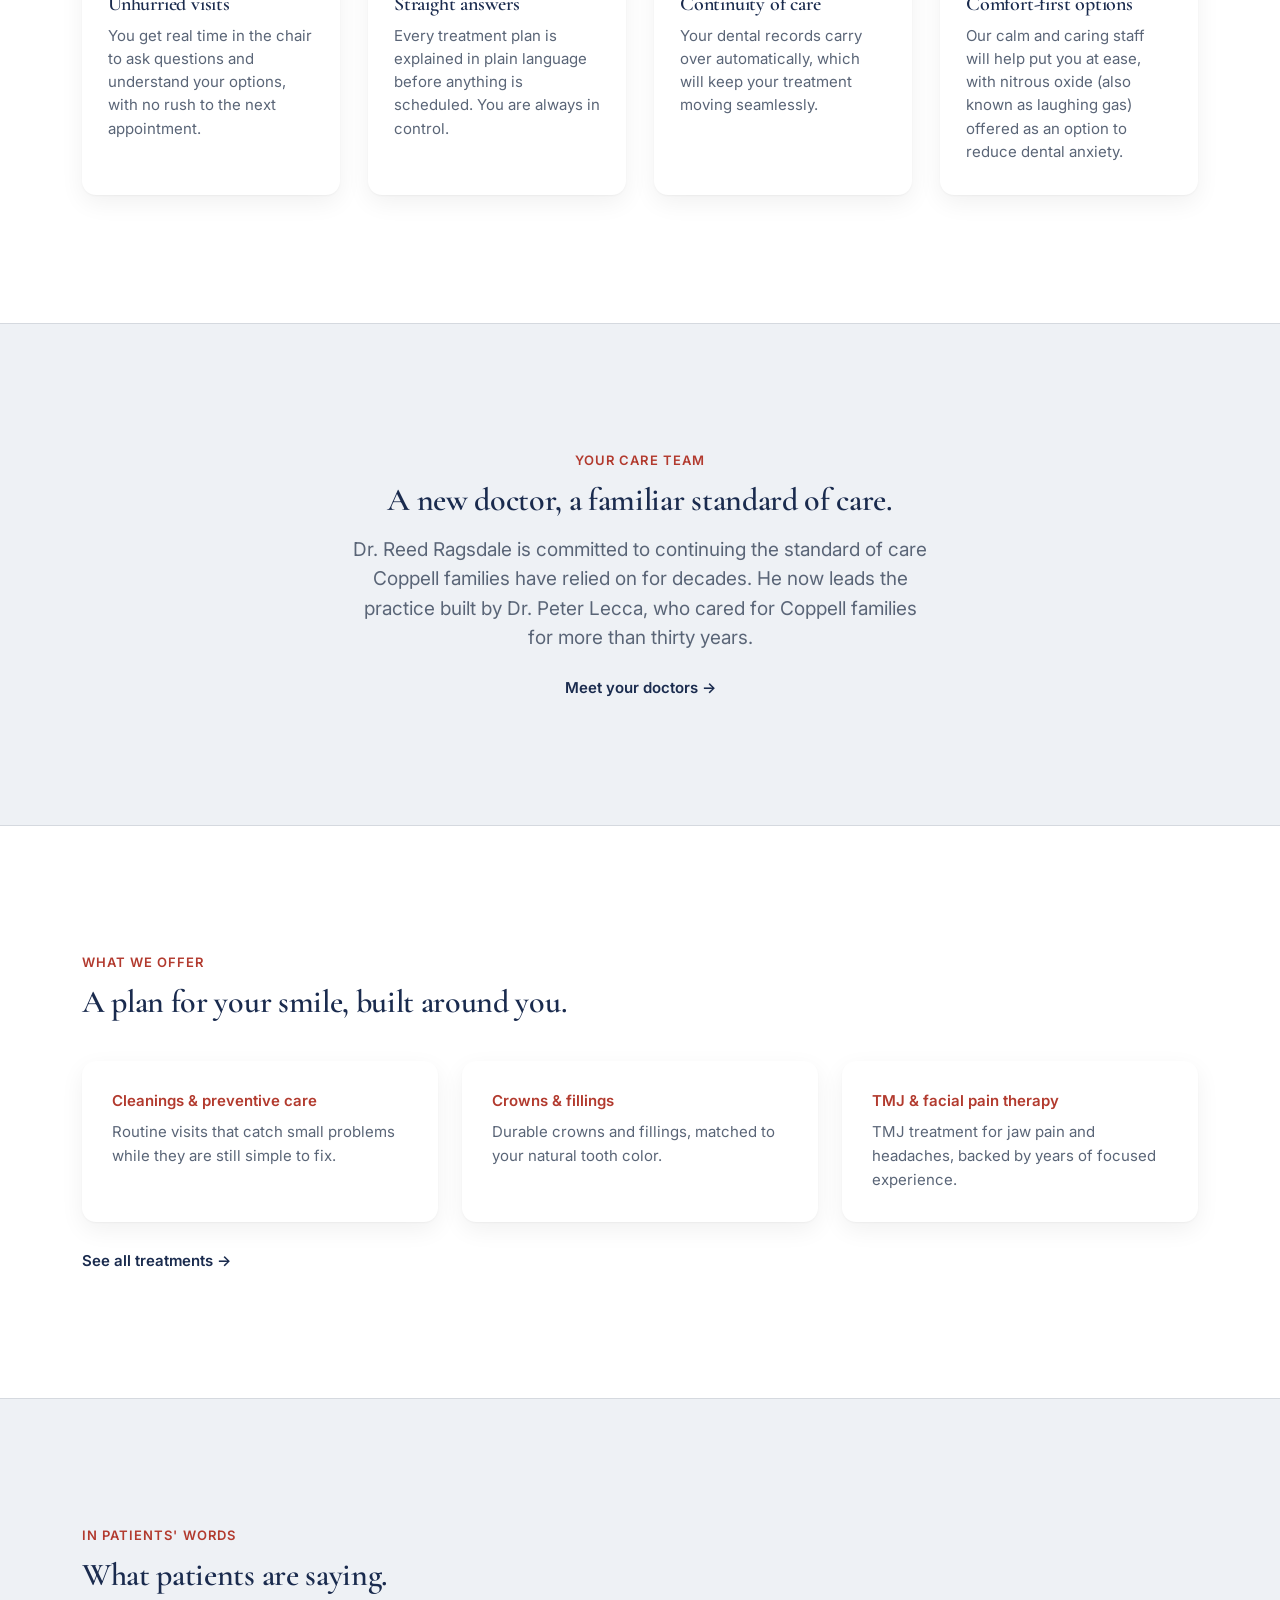
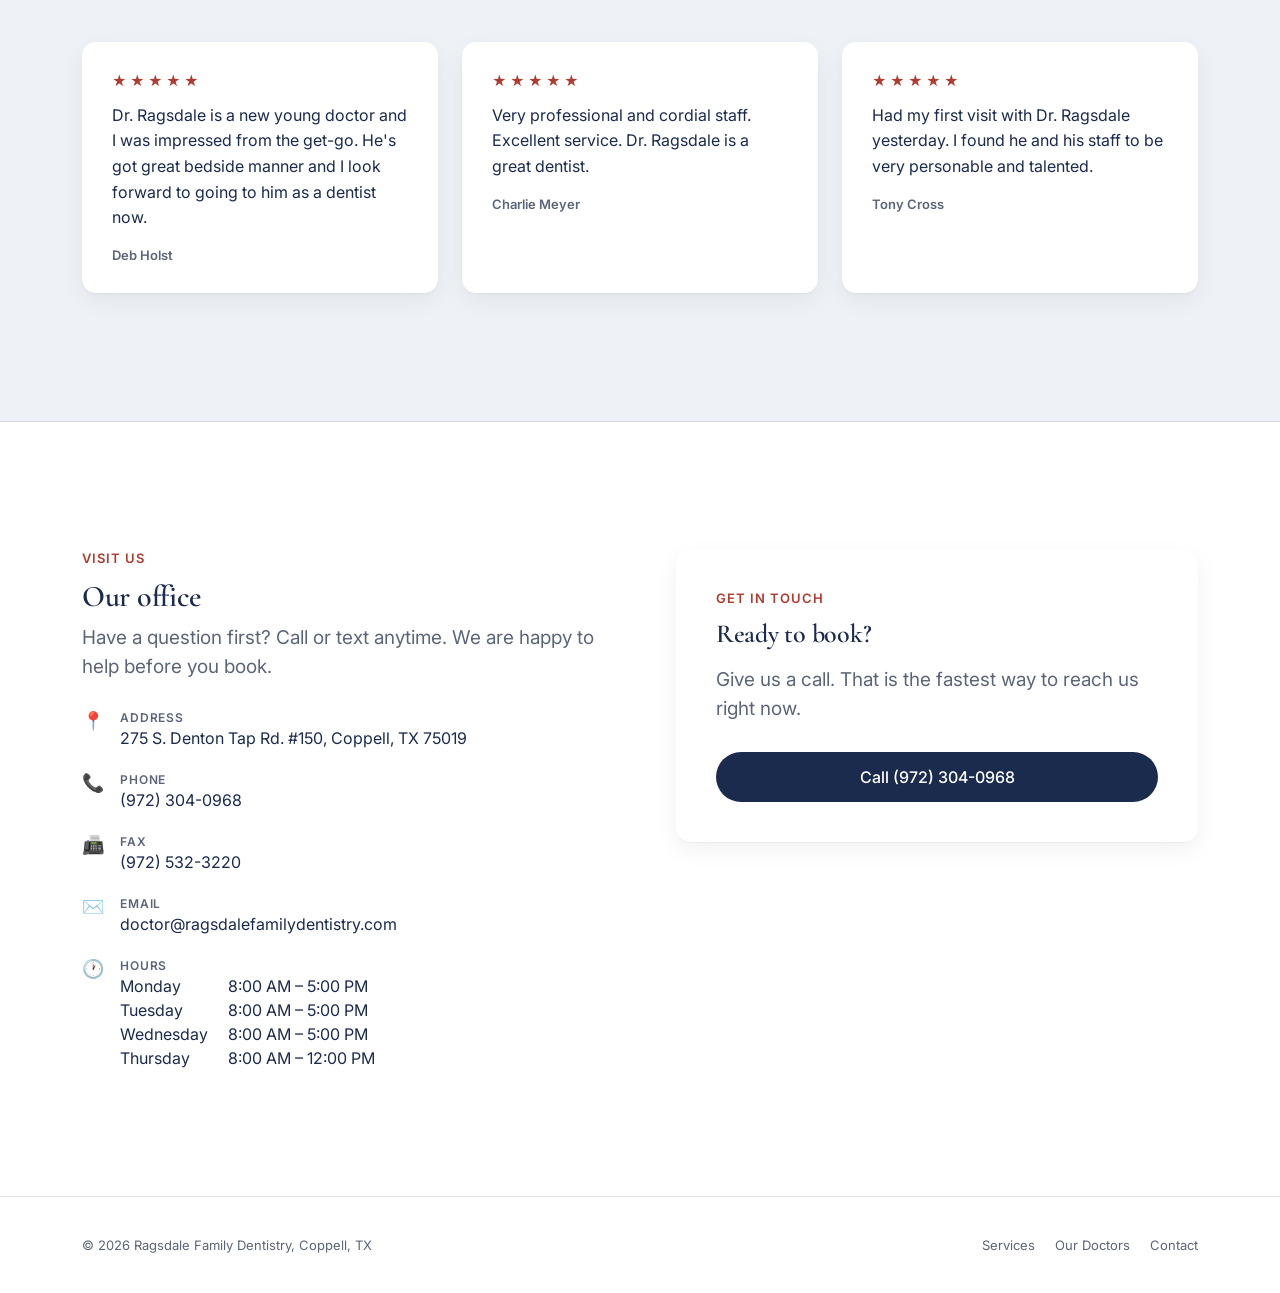
==== commit 4e78630d: "Load latest stylesheet, keep header items from overlapping, fit contact card to its text Co-Authored" ====
--- a/index.html
+++ b/index.html
@@ -8,7 +8,7 @@
 <meta property="og:title" content="Ragsdale Family Dentistry, Coppell, TX">
 <meta property="og:description" content="Unhurried visits, straight answers, and a dental home for your family in Coppell, TX.">
 <meta property="og:type" content="website">
-<link rel="stylesheet" href="styles.css">
+<link rel="stylesheet" href="styles.css?v=2">
 <script type="application/ld+json">
 {
   "@context": "https://schema.org",
@@ -224,6 +224,6 @@
   </div>
 </footer>
 
-<script src="script.js"></script>
+<script src="script.js?v=2"></script>
 </body>
 </html>
--- a/styles.css
+++ b/styles.css
@@ -107,11 +107,11 @@
   -webkit-backdrop-filter: blur(20px) saturate(180%);
   border-bottom: 1px solid var(--color-divider);
 }
-.site-nav { display: flex; align-items: center; justify-content: space-between; min-height: 64px; }
-.brand { display: flex; flex-direction: column; align-items: flex-start; gap: 2px; padding: 10px 0; color: var(--color-text); text-decoration: none; }
-.brand-logo { height: 46px; width: auto; }
+.site-nav { display: flex; align-items: center; justify-content: space-between; gap: 24px; min-height: 64px; }
+.brand { flex-shrink: 0; display: flex; flex-direction: column; align-items: flex-start; gap: 2px; padding: 10px 0; color: var(--color-text); text-decoration: none; }
+.brand-logo { height: 46px; width: auto; max-width: 220px; object-fit: contain; }
 .brand-name { font-family: var(--font-body); font-size: 12px; font-weight: 600; letter-spacing: 0.06em; color: var(--color-accent-2); padding-left: 2px; }
-.nav-actions { display: flex; align-items: center; gap: 14px; }
+.nav-actions { display: flex; align-items: center; gap: 14px; flex-shrink: 0; white-space: nowrap; }
 .phone-link {
   display: flex; align-items: center; justify-content: center;
   width: 36px; height: 36px; min-width: 36px;
@@ -120,7 +120,7 @@
 }
 .nav-toggle { display: none; background: none; border: none; font-size: 24px; line-height: 1; cursor: pointer; color: var(--color-text); padding: 4px 6px; }
 .nav-links { display: flex; gap: 32px; font-size: 14px; font-weight: 500; }
-.nav-links a { color: var(--color-text); text-decoration: none; }
+.nav-links a { color: var(--color-text); text-decoration: none; white-space: nowrap; }
 .nav-links a:hover { color: var(--color-accent-2); }
 
 /* Hero */
@@ -172,12 +172,13 @@
 .review-name { font-size: 13px; color: var(--color-text-soft); font-weight: 600; margin: 0; }
 
 /* Contact */
-.contact-grid { display: grid; grid-template-columns: 1fr 1fr; gap: 72px; }
+.contact-grid { display: grid; grid-template-columns: 1fr 1fr; gap: 72px; align-items: start; }
 .info-row { display: flex; gap: 16px; margin-top: 24px; font-size: 16px; }
 .info-row:first-of-type { margin-top: 28px; }
 .info-icon { color: var(--color-mark); font-size: 18px; }
 .info-label { font-size: 12px; text-transform: uppercase; letter-spacing: 0.07em; color: var(--color-text-soft); margin: 0 0 3px; font-weight: 600; }
-.hours { display: grid; grid-template-columns: auto auto; column-gap: 20px; row-gap: 4px; margin: 0; }
+.hours { display: grid; grid-template-columns: max-content max-content; column-gap: 20px; row-gap: 4px; margin: 0; }
+.hours dd { white-space: nowrap; }
 .hours dt, .hours dd { margin: 0; }
 
 .field { margin-bottom: 16px; }
